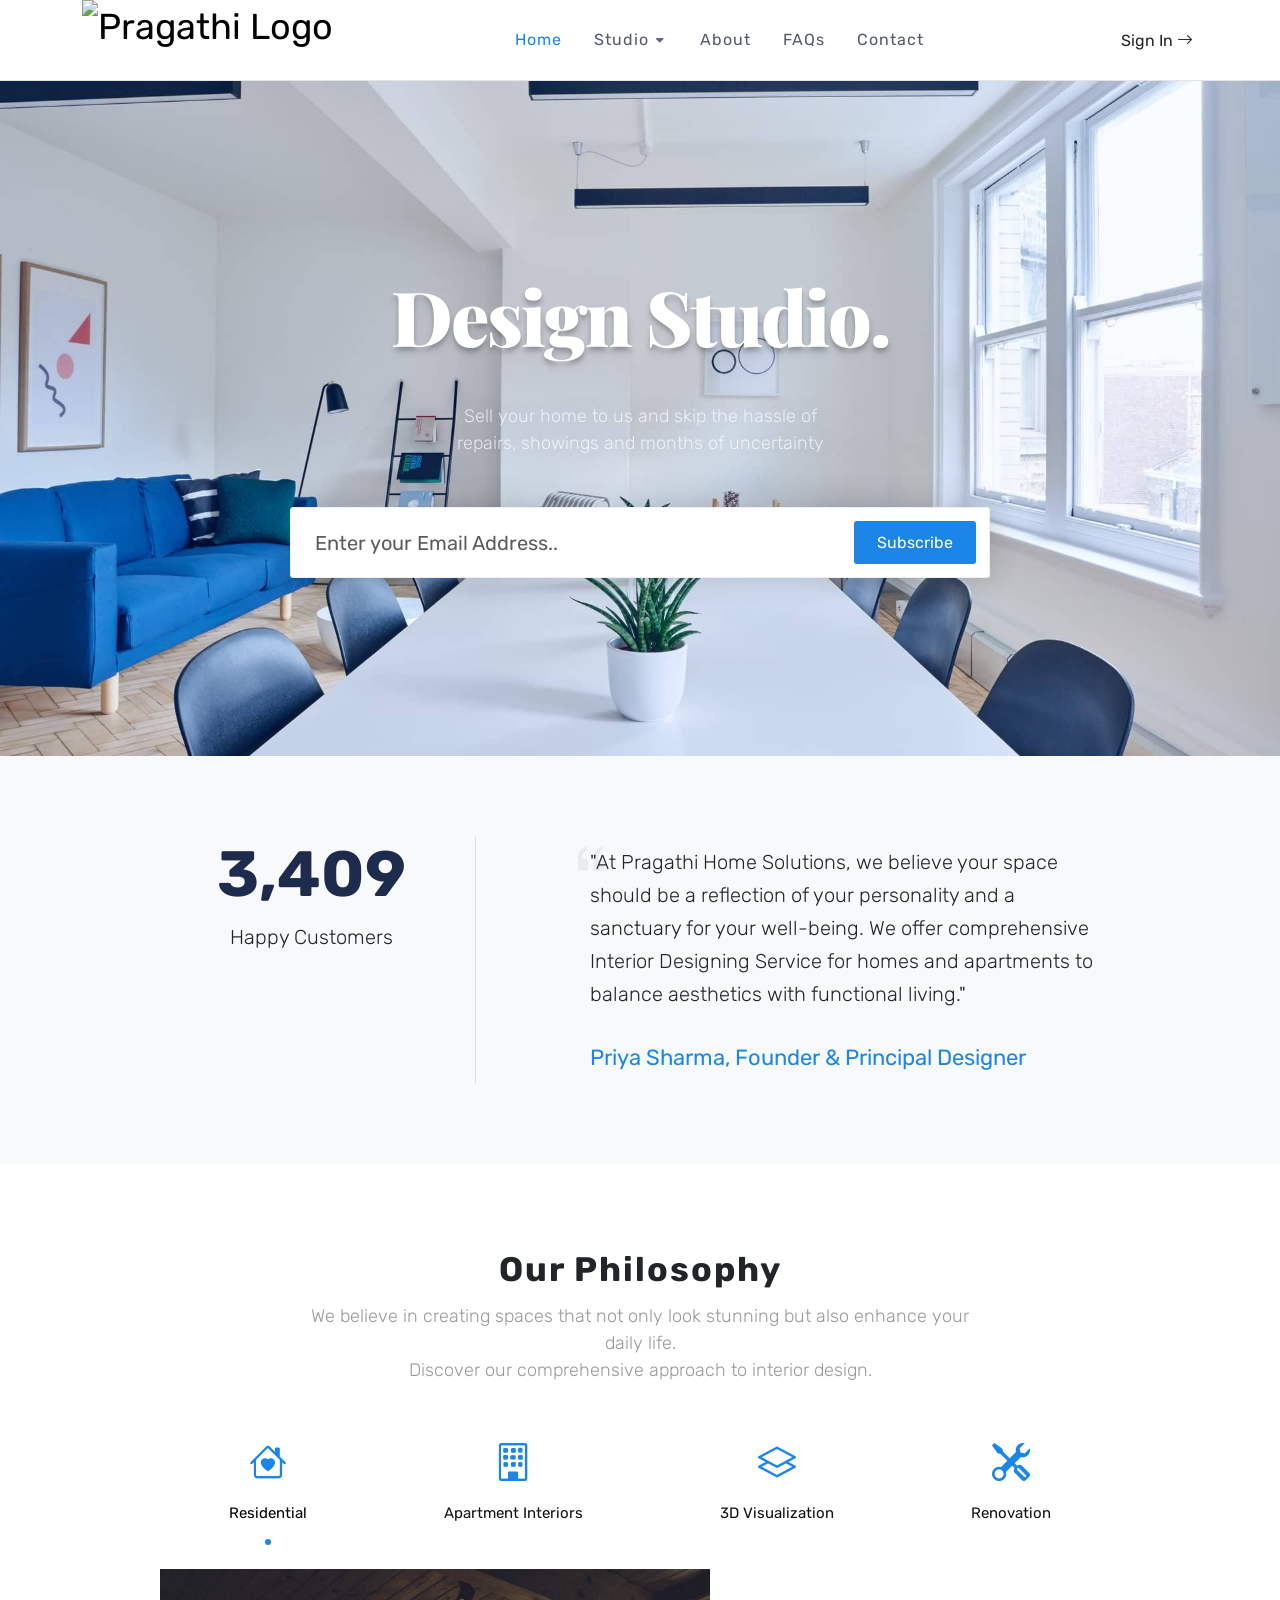
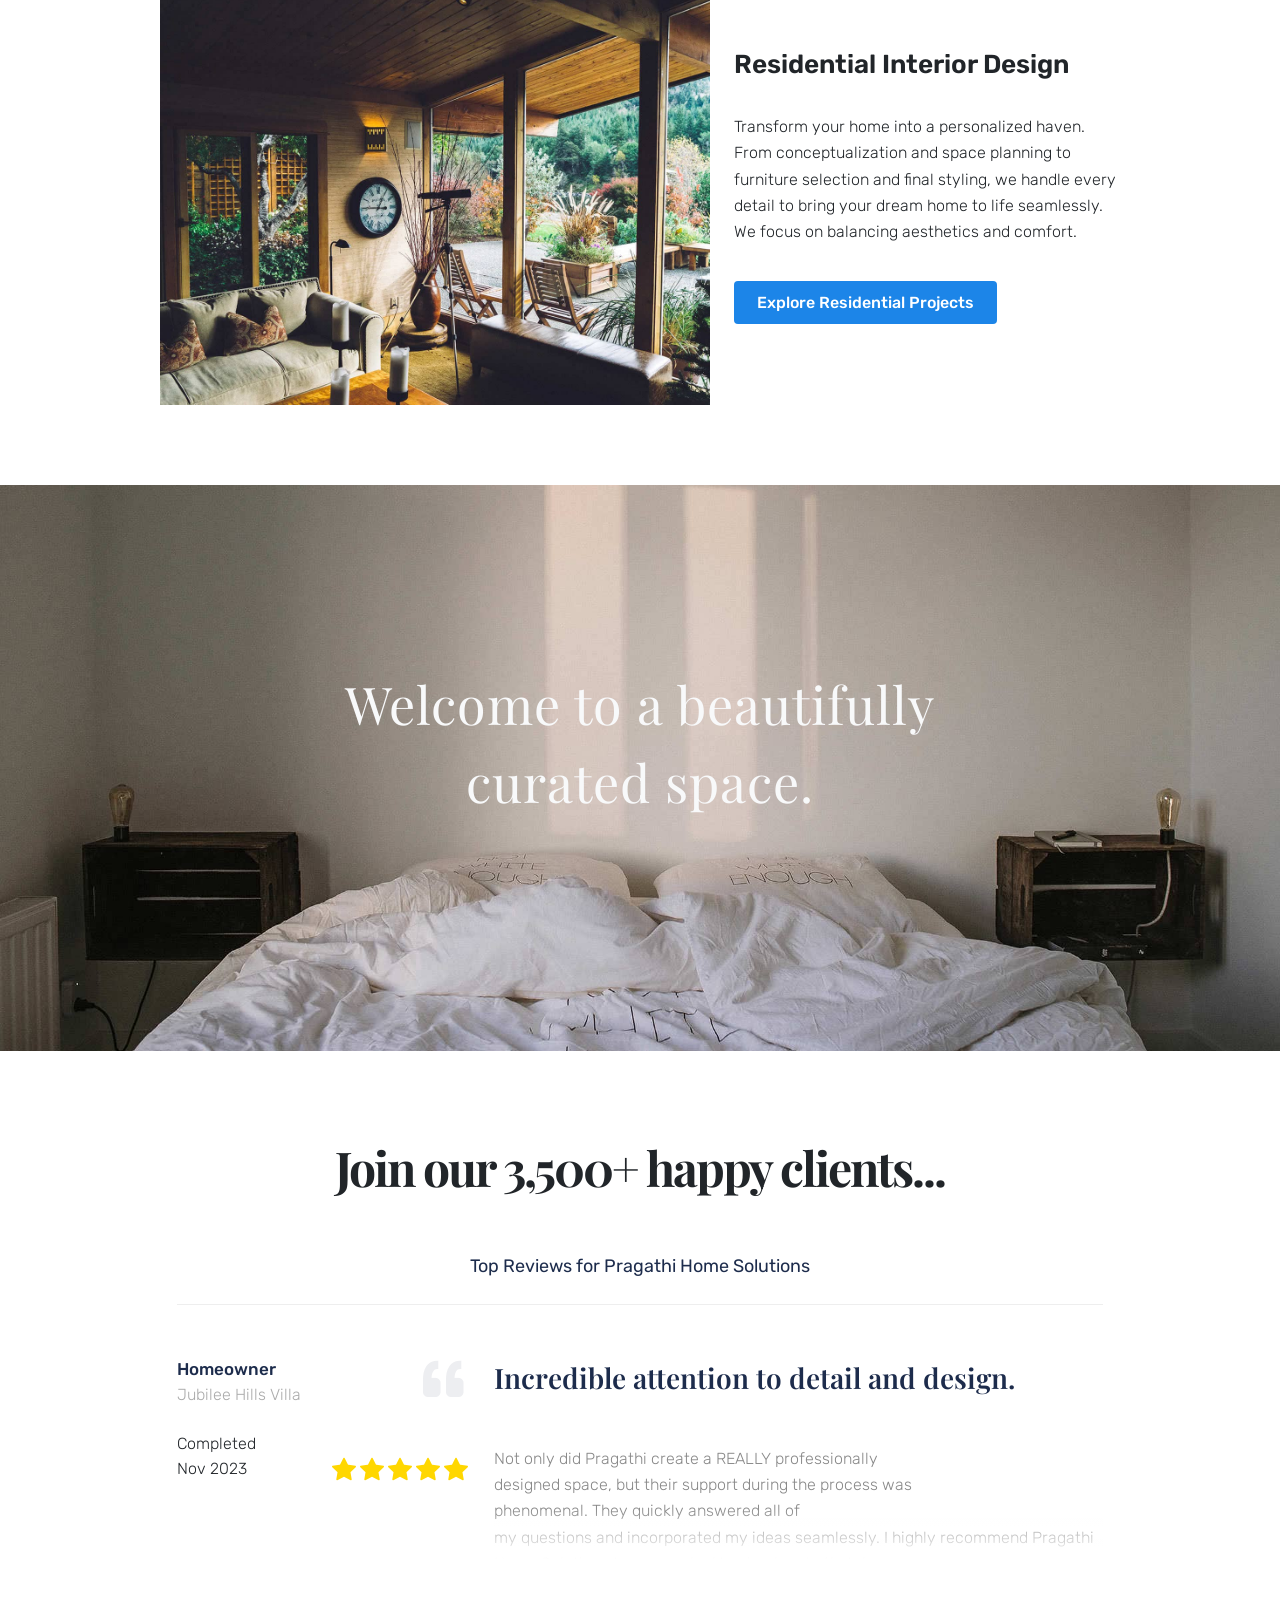
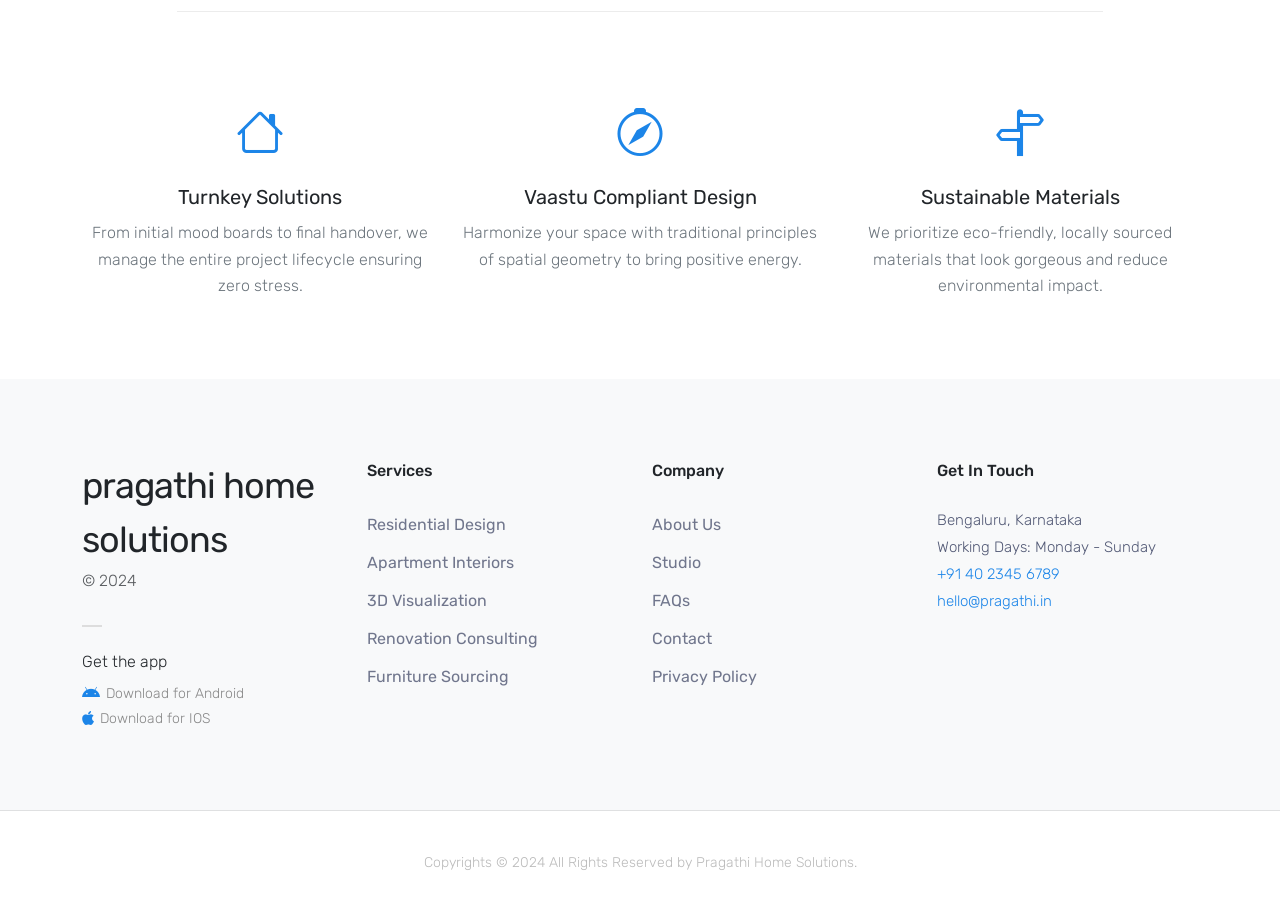
==== index.html @ 93fbe039 "first commit" ====
<!doctype html>
<html dir="ltr" lang="en-US">
  <head>
    <meta http-equiv="content-type" content="text/html; charset=utf-8" />
    <meta http-equiv="x-ua-compatible" content="IE=edge" />
    <meta name="author" content="SemiColonWeb" />
    <meta
      content="Create Interior Design Websites with Pragathi Home Solutions. Get Pragathi to build powerful websites easily with the Highly Customizable &amp; Best Selling Bootstrap Template, today."
    />

    <!-- Font Imports -->
    <link rel="preconnect" href="https://fonts.googleapis.com" />
    <link rel="preconnect" href="https://fonts.gstatic.com" crossorigin />
    <link
      href="https://fonts.googleapis.com/css2?family=Rubik:wght@300;400;500;700&family=Playfair+Display:ital,wght@0,700;0,900;1,700&display=swap"
      rel="stylesheet"
    />

    <!-- Core Style -->
    <link rel="stylesheet" href="style.css" />

    <!-- Font Icons -->
    <link rel="stylesheet" href="css/font-icons.css" />

    <!-- Niche Demos -->
    <link rel="stylesheet" href="assets/interior-design/interior-design.css" />

    <!-- Custom CSS -->
    <link rel="stylesheet" href="css/custom.css" />
    <meta name="viewport" content="width=device-width, initial-scale=1" />

    <title>Home | Pragathi Home Solutions</title>
  </head>

  <body class="stretched side-push-panel">
    <div id="side-panel">
      <div id="side-panel-trigger-close" class="side-panel-trigger">
        <a href="#"><i class="bi-x-lg"></i></a>
      </div>

      <div class="side-panel-wrap">
        <div class="widget">
          <h4 class="fw-normal">Login with Social</h4>

          <a
            href="#"
            class="button button-rounded fw-normal w-100 text-center ms-0 bg-facebook"
            >Facebook</a
          >
          <a
            href="#"
            class="button button-rounded fw-normal w-100 text-center ms-0 bg-google"
            >Google</a
          >

          <div class="line line-sm"></div>

          <form
            id="login-form"
            name="login-form"
            class="row mb-0"
            action="#"
            method="post"
          >
            <div class="col-12 form-group">
              <label for="login-form-username" class="fw-normal"
                >Username:</label
              >
              <input
                type="text"
                id="login-form-username"
                name="login-form-username"
                value=""
                class="form-control"
              />
            </div>

            <div class="col-12 form-group">
              <label for="login-form-password" class="fw-normal"
                >Password:</label
              >
              <input
                type="password"
                id="login-form-password"
                name="login-form-password"
                value=""
                class="form-control"
              />
            </div>

            <div class="col-12 form-group mb-0">
              <div class="d-flex justify-content-between">
                <button
                  class="button button-rounded fw-normal m-0"
                  id="login-form-submit"
                  name="login-form-submit"
                  value="login"
                >
                  Login
                </button>
                <a href="#" class="text-muted">Forgot Password?</a>
              </div>
            </div>
          </form>
        </div>
      </div>
    </div>

    <!-- Document Wrapper
	============================================= -->
    <div id="wrapper">
      <!-- Header
		============================================= -->
      <header id="header" class="header-size-md" data-sticky-shrink="false">
        <div id="header-wrap">
          <div class="container">
            <div class="header-row justify-content-between">
              <!-- Logo
						============================================= -->
              <div id="logo" class="me-lg-0">
                <a href="index.html">
                  <img
                    class="logo-default"
                    srcset="
                      assets/interior-design/images/logo.png,
                      assets/interior-design/images/logo@2x.png 2x
                    "
                    src="assets/interior-design/images/logo@2x.png"
                    alt="Pragathi Logo"
                  />
                </a>
              </div>
              <!-- #logo end -->

              <div class="header-misc">
                <!-- Top Search
							============================================= -->
                <div id="side-panel-trigger" class="side-panel-trigger">
                  <a href="#" class="d-block d-lg-none text-dark"
                    ><i class="bi-arrow-right"></i
                  ></a>
                  <a href="#" class="d-none d-lg-block text-dark"
                    >Sign In <i class="bi-arrow-right"></i
                  ></a>
                </div>
                <!-- #top-search end -->
              </div>

              <div class="primary-menu-trigger">
                <button
                  class="cnvs-hamburger"
                  type="button"
                  title="Open Mobile Menu"
                >
                  <span class="cnvs-hamburger-box"
                    ><span class="cnvs-hamburger-inner"></span
                  ></span>
                </button>
              </div>

              <!-- Primary Navigation
						============================================= -->
              <nav class="primary-menu with-arrows">
                <ul class="menu-container">
                  <li class="menu-item current">
                    <a class="menu-link" href="index.html"><div>Home</div></a>
                  </li>
                  <li class="menu-item">
                    <a class="menu-link" href="studio.html"><div>Studio</div></a>
                    <ul class="sub-menu-container">
                      <li class="menu-item"><a class="menu-link" href="project-detail.html?project=minskbelarus"><div>Minsk Belarus Studio</div></a></li>
                      <li class="menu-item"><a class="menu-link" href="project-detail.html?project=malibu"><div>Malibu Dream Airstream</div></a></li>
                      <li class="menu-item"><a class="menu-link" href="project-detail.html?project=moderncondo"><div>Modern Condo in City</div></a></li>
                    </ul>
                  </li>
                  <li class="menu-item">
                    <a class="menu-link" href="about.html"><div>About</div></a>
                  </li>
                  <li class="menu-item">
                    <a class="menu-link" href="faqs.html"><div>FAQs</div></a>
                  </li>
                  <li class="menu-item">
                    <a class="menu-link" href="contact.html"><div>Contact</div></a>
                  </li>
                </ul>
              </nav>
              <!-- #primary-menu end -->
            </div>
          </div>
        </div>
        <div class="header-wrap-clone"></div>
      </header>
      <!-- #header end -->

      <!-- Slider
		============================================= -->
      <section
        class="slider-element min-vh-75"
        style="
          background: url(&quot;assets/interior-design/images/hero-image.jpg&quot;)
            center center no-repeat;
          background-size: cover;
        "
      >
        <div class="slider-inner">
          <div class="vertical-middle">
            <div class="container">
              <div class="text-center mx-auto" style="max-width: 700px">
                <div class="emphasis-title">
                  <h1
                    class="font-secondary text-white"
                    style="
                      font-size: 76px;
                      font-weight: 900;
                      text-shadow:
                        0 7px 10px rgba(0, 0, 0, 0.07),
                        0 4px 4px rgba(0, 0, 0, 0.2);
                    "
                  >
                    Design Studio.
                  </h1>
                  <p
                    style="
                      font-weight: 300;
                      opacity: 0.7;
                      color: #fff;
                      text-shadow: 0 -4px 20px rgba(0, 0, 0, 0.25);
                    "
                  >
                    Sell your home to us and skip the hassle of<br />repairs,
                    showings and months of uncertainty
                  </p>
                </div>
                <div class="subscribe-widget" data-loader="button">
                  <div class="widget-subscribe-form-result"></div>
                  <form
                    id="widget-subscribe-form"
                    action="include/subscribe.php"
                    method="post"
                    class="mb-0"
                    data-animate="fadeInUp"
                  >
                    <div class="input-group mx-auto">
                      <input
                        type="email"
                        id="widget-subscribe-form-email"
                        name="widget-subscribe-form-email"
                        class="form-control form-control-lg not-dark required email"
                        placeholder="Enter your Email Address.."
                        style="border: 0; box-shadow: none; overflow: hidden"
                      />
                      <button
                        href="#"
                        class="button fw-normal"
                        type="submit"
                        style="border-radius: 3px"
                      >
                        Subscribe
                      </button>
                    </div>
                  </form>
                </div>
              </div>
            </div>
          </div>
        </div>
      </section>

      <!-- Content
		============================================= -->
      <section id="content">
        <div class="content-wrap pt-0">
          <div class="section mt-0" style="padding: 80px 0">
            <div class="container">
              <div class="mx-auto" style="max-width: 960px">
                <div class="row">
                  <div class="col-12 col-md-4 text-center customers-count">
                    <div class="counter text-center counter-large font-primary">
                      <span
                        data-from="100"
                        data-to="3583"
                        data-refresh-interval="100"
                        data-speed="2000"
                        data-comma="true"
                      ></span>
                    </div>
                    <p>Happy Customers</p>
                  </div>
                  <div class="col-12 col-md-7 offset-md-1">
                    <blockquote class="quote mb-0">
                      <p>
                        "At Pragathi Home Solutions, we believe your space should be a reflection of your personality and a sanctuary for your well-being. We offer comprehensive Interior Designing Service for homes and apartments to balance aesthetics with functional living."
                      </p>
                      <footer class="color">Priya Sharma, Founder &amp; Principal Designer</footer>
                    </blockquote>
                  </div>
                </div>
              </div>
            </div>
          </div>

          <div class="container mt-6 mb-6">
            <div class="mx-auto" style="max-width: 960px">
              <div class="heading-block text-center border-bottom-0">
                <h2 class="ls-2 fw-bold">Our Philosophy</h2>
                <span
                  >We believe in creating spaces that not only look stunning but also enhance your daily life.<br />Discover our comprehensive approach to interior design.</span
                >
              </div>
              <ul
                class="nav nav-tabs nav-fill mb-4"
                id="demo-interior-tab"
                role="tablist"
              >
                <li class="nav-item" role="presentation">
                  <button
                    class="nav-link active"
                    id="Pragathi-tab-1"
                    data-bs-toggle="pill"
                    data-bs-target="#tab-1"
                    type="button"
                    role="tab"
                    aria-controls="Pragathi-home"
                    aria-selected="true"
                  >
                    <i class="bi-house-heart"></i>Residential
                  </button>
                </li>
                <li class="nav-item" role="presentation">
                  <button
                    class="nav-link"
                    id="Pragathi-tab-2"
                    data-bs-toggle="pill"
                    data-bs-target="#tab-2"
                    type="button"
                    role="tab"
                    aria-controls="Pragathi-profile"
                    aria-selected="false"
                  >
                    <i class="bi-building"></i>Apartment Interiors
                  </button>
                </li>
                <li class="nav-item" role="presentation">
                  <button
                    class="nav-link"
                    id="Pragathi-tab-3"
                    data-bs-toggle="pill"
                    data-bs-target="#tab-3"
                    type="button"
                    role="tab"
                    aria-controls="Pragathi-contact"
                    aria-selected="false"
                  >
                    <i class="bi-layers"></i>3D Visualization
                  </button>
                </li>
                <li class="nav-item" role="presentation">
                  <button
                    class="nav-link"
                    id="Pragathi-tab-4"
                    data-bs-toggle="pill"
                    data-bs-target="#tab-4"
                    type="button"
                    role="tab"
                    aria-controls="Pragathi-about"
                    aria-selected="false"
                  >
                    <i class="bi-tools"></i>Renovation
                  </button>
                </li>
              </ul>

              <div class="tab-content">
                <div
                  class="tab-pane show active"
                  role="tabpanel"
                  aria-labelledby="tab-1-justify-tab"
                  tabindex="0"
                  id="tab-1"
                >
                  <div class="row col-mb-30 align-items-center">
                    <div class="col-md-7">
                      <img
                        src="assets/interior-design/images/story/1.jpg"
                        alt="story-image"
                      />
                    </div>
                    <div class="col-md-5">
                      <h3>Residential Interior Design</h3>
                      <p>
                        Transform your home into a personalized haven. From conceptualization and space planning to furniture selection and final styling, we handle every detail to bring your dream home to life seamlessly. We focus on balancing aesthetics and comfort.
                      </p>
                      <a href="studio.html" class="button ms-0 button-rounded bg-color"
                        >Explore Residential Projects</a
                      >
                    </div>
                  </div>
                </div>
                <div
                  class="tab-pane"
                  role="tabpanel"
                  aria-labelledby="tab-2-justify-tab"
                  tabindex="0"
                  id="tab-2"
                >
                  <div
                    class="row col-mb-30 flex-row-reverse align-items-center"
                  >
                    <div class="col-md-7">
                      <img
                        src="assets/interior-design/images/story/2.jpg"
                        alt="story-image"
                      />
                    </div>
                    <div class="col-md-5">
                      <h3>Apartment Interiors</h3>
                      <p>
                        Maximize your apartment space with our specialized interior solutions. We focus on smart layouts, modern aesthetics, and custom functional furniture to make every square foot of your apartment feel luxurious and spacious.
                      </p>
                      <a href="studio.html" class="button ms-0 mt-3 button-rounded bg-color"
                        >View Apartment Work</a
                      >
                    </div>
                  </div>
                </div>
                <div
                  class="tab-pane"
                  role="tabpanel"
                  aria-labelledby="tab-3-justify-tab"
                  tabindex="0"
                  id="tab-3"
                >
                  <div class="row col-mb-30 align-items-center">
                    <div class="col-md-7">
                      <img
                        src="assets/interior-design/images/story/3.jpg"
                        alt="story-image"
                      />
                    </div>
                    <div class="col-md-5">
                      <h3>3D Visualization &amp; Planning</h3>
                      <p>
                        Visualize your space before bringing it to life. Our photorealistic 3D rendering and detailed spatial planning ensure we maximize every inch of your layout for optimal flow, functionality, and design coherence.
                      </p>
                      <a href="about.html" class="button ms-0 button-rounded bg-color"
                        >Learn About Our Process</a
                      >
                    </div>
                  </div>
                </div>
                <div
                  class="tab-pane"
                  role="tabpanel"
                  aria-labelledby="tab-4-justify-tab"
                  tabindex="0"
                  id="tab-4"
                >
                  <div
                    class="row col-mb-30 flex-row-reverse align-items-center"
                  >
                    <div class="col-md-7">
                      <img
                        src="assets/interior-design/images/story/4.jpg"
                        alt="story-image"
                      />
                    </div>
                    <div class="col-md-5">
                      <h3>Complete Home Renovation</h3>
                      <p>
                        Looking to breathe new life into an outdated property? Our renovation experts manage structural changes, material procurement, and complete overhauls to modernize your space while maintaining its core character.
                      </p>
                      <a href="contact.html" class="button ms-0 button-rounded bg-color"
                        >Discuss Your Renovation</a
                      >
                    </div>
                  </div>
                </div>
              </div>
            </div>
          </div>

          <div
            class="section mb-6 dark"
            style="
              background: url(&quot;assets/interior-design/images/section/1.jpg&quot;)
                center 80%;
              background-size: cover;
              padding: 180px 0;
            "
          >
            <div class="container">
              <div
                class="emphasis-title mx-auto text-center"
                style="max-width: 700px"
              >
                <h2 class="font-secondary ls-1" style="font-size: 52px">
                  Welcome to a beautifully curated space.
                </h2>
              </div>
            </div>
          </div>

          <div class="container">
            <div
              class="emphasis-title text-center mx-auto"
              style="max-width: 800px"
            >
              <h2 class="font-secondary text-transform-none fw-bold">
                Join our 3,500+ happy clients...
              </h2>
            </div>

            <div class="row mb-5">
              <div class="col-lg-10 offset-lg-1 col-12">
                <div class="review-row text-center">
                  <h6>Top Reviews for Pragathi Home Solutions</h6>
                </div>
              </div>

              <div class="clear"></div>

              <div class="col-12 reviews-lists">
                <div
                  id="oc-team"
                  class="owl-carousel team-carousel mb-5 carousel-widget"
                  data-margin="0"
                  data-pagi="false"
                  data-items="1"
                  data-loop="true"
                  data-animate-in="fadeIn"
                  data-animate-out="fadeOut"
                  data-autoplay="5000"
                >
                  <div class="oc-item">
                    <div class="row">
                      <div class="col-lg-10 offset-lg-1 col-12">
                        <div class="review">
                          <div class="row">
                            <div class="col-12 col-md-4">
                              <div class="review-company">Homeowner</div>
                              <div class="review-id">Jubilee Hills Villa</div>
                              <div class="d-flex justify-content-between mt-4">
                                <div class="review-date">
                                  Completed<br />
                                  Nov 2023
                                </div>
                                <div class="rating-stars">
                                  <i class="bi-star-fill"></i
                                  ><i class="bi-star-fill"></i
                                  ><i class="bi-star-fill"></i
                                  ><i class="bi-star-fill"></i
                                  ><i class="bi-star-fill"></i>
                                </div>
                              </div>
                            </div>
                            <div class="col-12 col-md-8">
                              <div class="review-title">
                                <h3>Incredible attention to detail and design.</h3>
                              </div>
                              <div class="review-content">
                                <p>
                                  Not only did Pragathi create a REALLY professionally
                                  designed space, but their support during the process was
                                  phenomenal. They quickly answered all of
                                  my questions and incorporated my ideas seamlessly. I highly recommend Pragathi
                                  Home Solutions to anyone looking to elevate their home.
                                  The entire team is super professional, on time, and
                                  most importantly, they care about their clients' vision. 100 BIG STARS!
                                </p>
                              </div>
                            </div>
                          </div>
                        </div>
                      </div>
                    </div>
                  </div>

                  <div class="oc-item">
                    <div class="row">
                      <div class="col-lg-10 offset-lg-1 col-12">
                        <div class="review">
                          <div class="row">
                            <div class="col-12 col-md-4">
                              <div class="review-company">Tech Startup CEO</div>
                              <div class="review-id">Hitec City Office</div>
                              <div class="d-flex justify-content-between mt-4">
                                <div class="review-date">
                                  Completed<br />
                                  Jan 2024
                                </div>
                                <div class="rating-stars">
                                  <i class="bi-star-fill"></i
                                  ><i class="bi-star-fill"></i
                                  ><i class="bi-star-fill"></i
                                  ><i class="bi-star-fill"></i
                                  ><i class="bi-star-fill"></i>
                                </div>
                              </div>
                            </div>
                            <div class="col-12 col-md-8">
                              <div class="review-title">
                                <h3>Modern aesthetic &amp; functional workspace.</h3>
                              </div>
                              <div class="review-content">
                                <p>
                                  Excellent work transforming our bare office shell into a vibrant, 
                                  collaborative workspace. The design completely matches our brand 
                                  identity. Awesome team. Using them for our second 
                                  branch office at the moment and they keep on
                                  delivering! Thanks Pragathi! Wow, very inspiring design and excellent layout.
                                </p>
                              </div>
                            </div>
                          </div>
                        </div>
                      </div>
                    </div>
                  </div>

                  <div class="oc-item">
                    <div class="row">
                      <div class="col-lg-10 offset-lg-1 col-12">
                        <div class="review">
                          <div class="row">
                            <div class="col-12 col-md-4">
                              <div class="review-company">Restaurant Owner</div>
                              <div class="review-id">Banjara Hills Bistro</div>
                              <div class="d-flex justify-content-between mt-4">
                                <div class="review-date">
                                  Completed<br />
                                  Aug 2023
                                </div>
                                <div class="rating-stars">
                                  <i class="bi-star-fill"></i
                                  ><i class="bi-star-fill"></i
                                  ><i class="bi-star-fill"></i
                                  ><i class="bi-star-fill"></i
                                  ><i class="bi-star-fill"></i>
                                </div>
                              </div>
                            </div>
                            <div class="col-12 col-md-8">
                              <div class="review-title">
                                <h3>The atmosphere they created is wonderful.</h3>
                              </div>
                              <div class="review-content">
                                <p>
                                  It's amazing how a space can completely dictate the mood of a restaurant. 
                                  What I love the most about Pragathi's approach is their 
                                  understanding of flow and lighting. Everything in our bistro feels 
                                  cozy yet spacious. Having 3D visualization beforehand helped us 
                                  make confident decisions. I find this much more
                                  efficient than working with standard contractors. Really great job!
                                </p>
                              </div>
                            </div>
                          </div>
                        </div>
                      </div>
                    </div>
                  </div>
                </div>
              </div>
            </div>

            <div class="row justify-content-center col-mb-50">
              <div class="col-sm-6 col-lg-4">
                <div class="feature-box fbox-center fbox-plain">
                  <div class="fbox-icon">
                    <i class="bi-house"></i>
                  </div>
                  <div class="fbox-content">
                    <h3
                      class="ls-0 fw-normal text-transform-none"
                      style="font-size: 20px"
                    >
                      Turnkey Solutions
                    </h3>
                    <p style="font-size: 16px">
                      From initial mood boards to final handover, we manage the entire project lifecycle ensuring zero stress.
                    </p>
                  </div>
                </div>
              </div>
              <div class="col-sm-6 col-lg-4">
                <div class="feature-box fbox-center fbox-plain">
                  <div class="fbox-icon">
                    <i class="bi-compass"></i>
                  </div>
                  <div class="fbox-content">
                    <h3
                      class="ls-0 fw-normal text-transform-none"
                      style="font-size: 20px"
                    >
                      Vaastu Compliant Design
                    </h3>
                    <p style="font-size: 16px">
                      Harmonize your space with traditional principles of spatial geometry to bring positive energy.
                    </p>
                  </div>
                </div>
              </div>
              <div class="col-sm-6 col-lg-4">
                <div class="feature-box fbox-center fbox-plain">
                  <div class="fbox-icon">
                    <i class="bi-signpost-split"></i>
                  </div>
                  <div class="fbox-content">
                    <h3
                      class="ls-0 fw-normal text-transform-none"
                      style="font-size: 20px"
                    >
                      Sustainable Materials
                    </h3>
                    <p style="font-size: 16px">
                      We prioritize eco-friendly, locally sourced materials that look gorgeous and reduce environmental impact.
                    </p>
                  </div>
                </div>
              </div>
            </div>
          </div>
        </div>
      </section>
      <!-- #content end -->

      <!-- Footer
		============================================= -->
      <footer id="footer" class="border-0 bg-constrast-100">
        <div class="container">
          <!-- Footer Widgets
				============================================= -->
          <div class="footer-widgets-wrap">
            <div class="row col-mb-50">
              <div class="col-sm-6 col-lg-3">
                <div class="widget">
                  <div
                    class="fw-normal text-lowercase mb-0"
                    style="font-size: 36px; letter-spacing: -1px"
                  >
                    Pragathi Home Solutions
                  </div>
                  <p class="text-muted fw-light">&copy; 2024</p>

                  <div class="app-links">
                    <p>Get the app</p>
                    <a href="#" class="link"
                      ><i class="fa-brands fa-android"></i>
                      <span>Download for Android</span></a
                    ><br />
                    <a href="#" class="link"
                      ><i class="fa-brands fa-apple"></i>
                      <span>Download for IOS</span></a
                    ><br />
                  </div>
                </div>
              </div>

              <div class="col-sm-6 col-lg-3">
                <div class="widget widget_links widget-li-noicon">
                  <h4>Services</h4>
                  <ul>
                    <li><a href="#">Residential Design</a></li>
                    <li><a href="#">Apartment Interiors</a></li>
                    <li><a href="#">3D Visualization</a></li>
                    <li><a href="#">Renovation Consulting</a></li>
                    <li><a href="#">Furniture Sourcing</a></li>
                  </ul>
                </div>
              </div>

              <div class="col-sm-6 col-lg-3">
                <div class="widget widget_links widget-li-noicon">
                  <h4>Company</h4>
                  <ul>
                    <li><a href="about.html">About Us</a></li>
                    <li><a href="studio.html">Studio</a></li>
                    <li><a href="faqs.html">FAQs</a></li>
                    <li><a href="contact.html">Contact</a></li>
                    <li><a href="#">Privacy Policy</a></li>
                  </ul>
                </div>
              </div>

              <div class="col-sm-6 col-lg-3">
                <div class="widget">
                  <h4>Get In Touch</h4>
                  <address style="font-style:normal; color:#525975; font-size:15px; font-weight:300; line-height:1.8;">
                    Bengaluru, Karnataka<br />
                    Working Days: Monday - Sunday<br />
                    <a href="tel:+914023456789" style="color:#1c85e8;">+91 40 2345 6789</a><br />
                    <a href="mailto:hello@pragathi.in" style="color:#1c85e8;">hello@pragathi.in</a>
                  </address>
                </div>
              </div>
            </div>
          </div>
          <!-- .footer-widgets-wrap end -->
        </div>

        <div class="line m-0"></div>

        <!-- Copyrights
			============================================= -->
        <div id="copyrights" style="background-color: #fff">
          <div class="container">
            <div class="w-100 text-center m-0">
              <span>Copyrights &copy; 2024 All Rights Reserved by Pragathi Home Solutions.</span>
            </div>
          </div>
        </div>
        <!-- #copyrights end -->
      </footer>
      <!-- #footer end -->
    </div>
    <!-- #wrapper end -->


    <!-- Go To Top ============================ -->
    <div id="gotoTop" class="uil uil-angle-up rounded-circle"></div>





<!-- AI Chat Widget -->
    <script>
      window.aiChatConfig = {
        siteId: "54716336-d829-4995-90a7-ad7d14a9cd8d",
        channelId: "ef82a360-3d58-43a3-b772-9dacb6b8d60f",
        url: "http://localhost:4000",
      };
    </script>
<script src="http://localhost:4000/widget/widget.js" async></script>
    <!-- JavaScripts ====================== -->
    <script src="js/plugins.min.js"></script>
    <script src="js/functions.bundle.js"></script>
    

  </body>
</html>
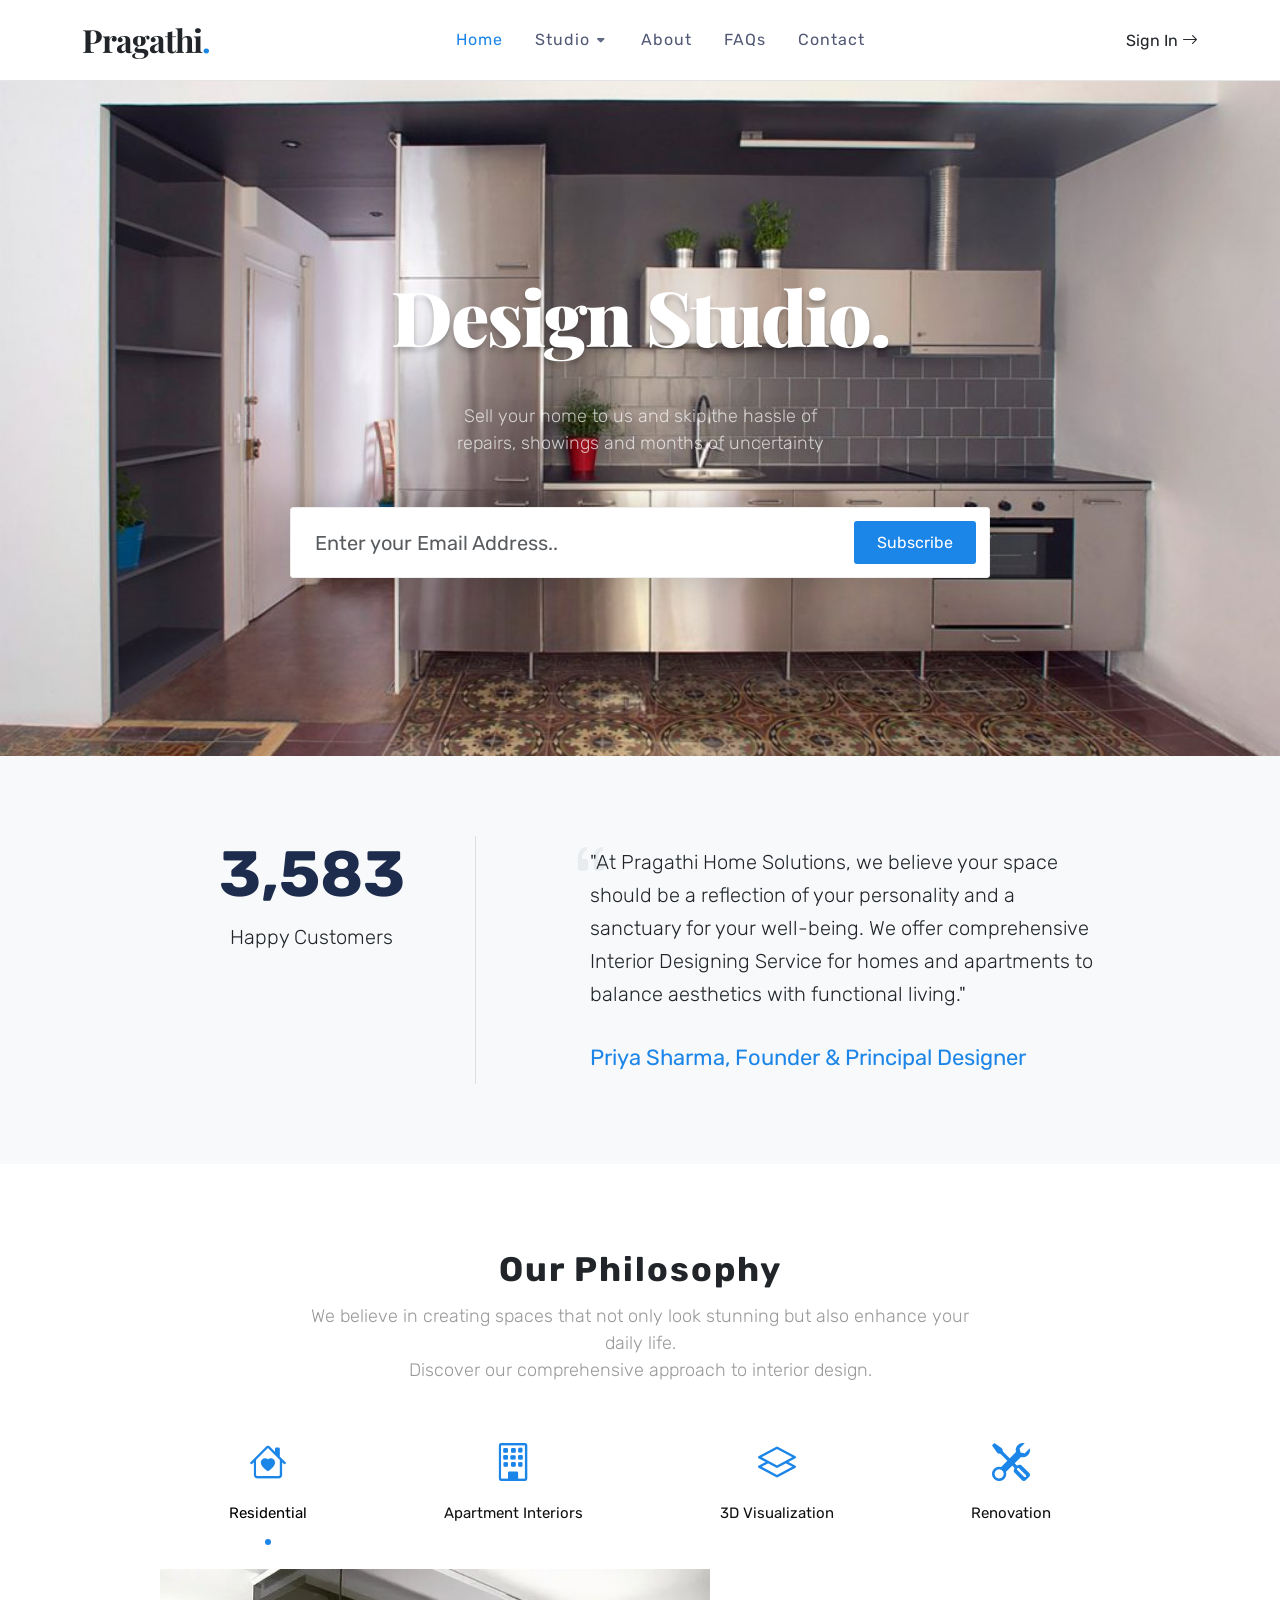
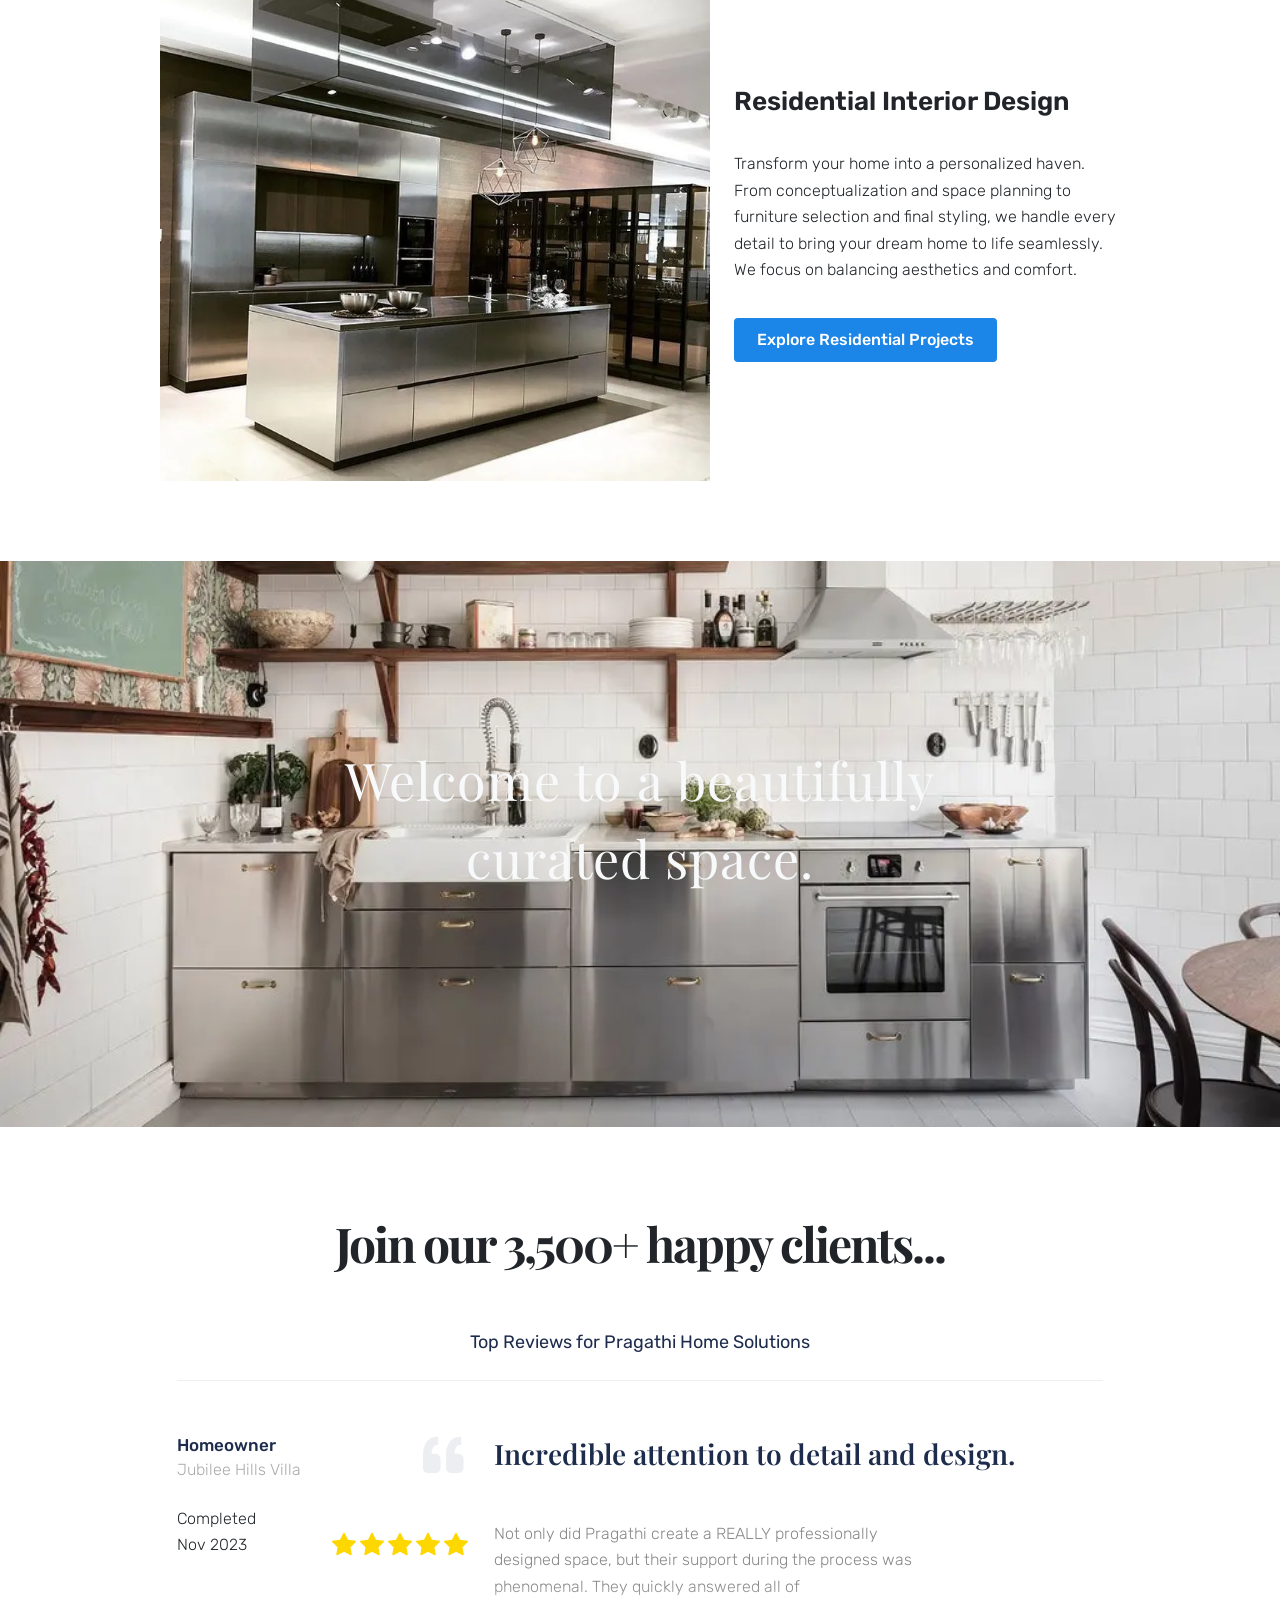
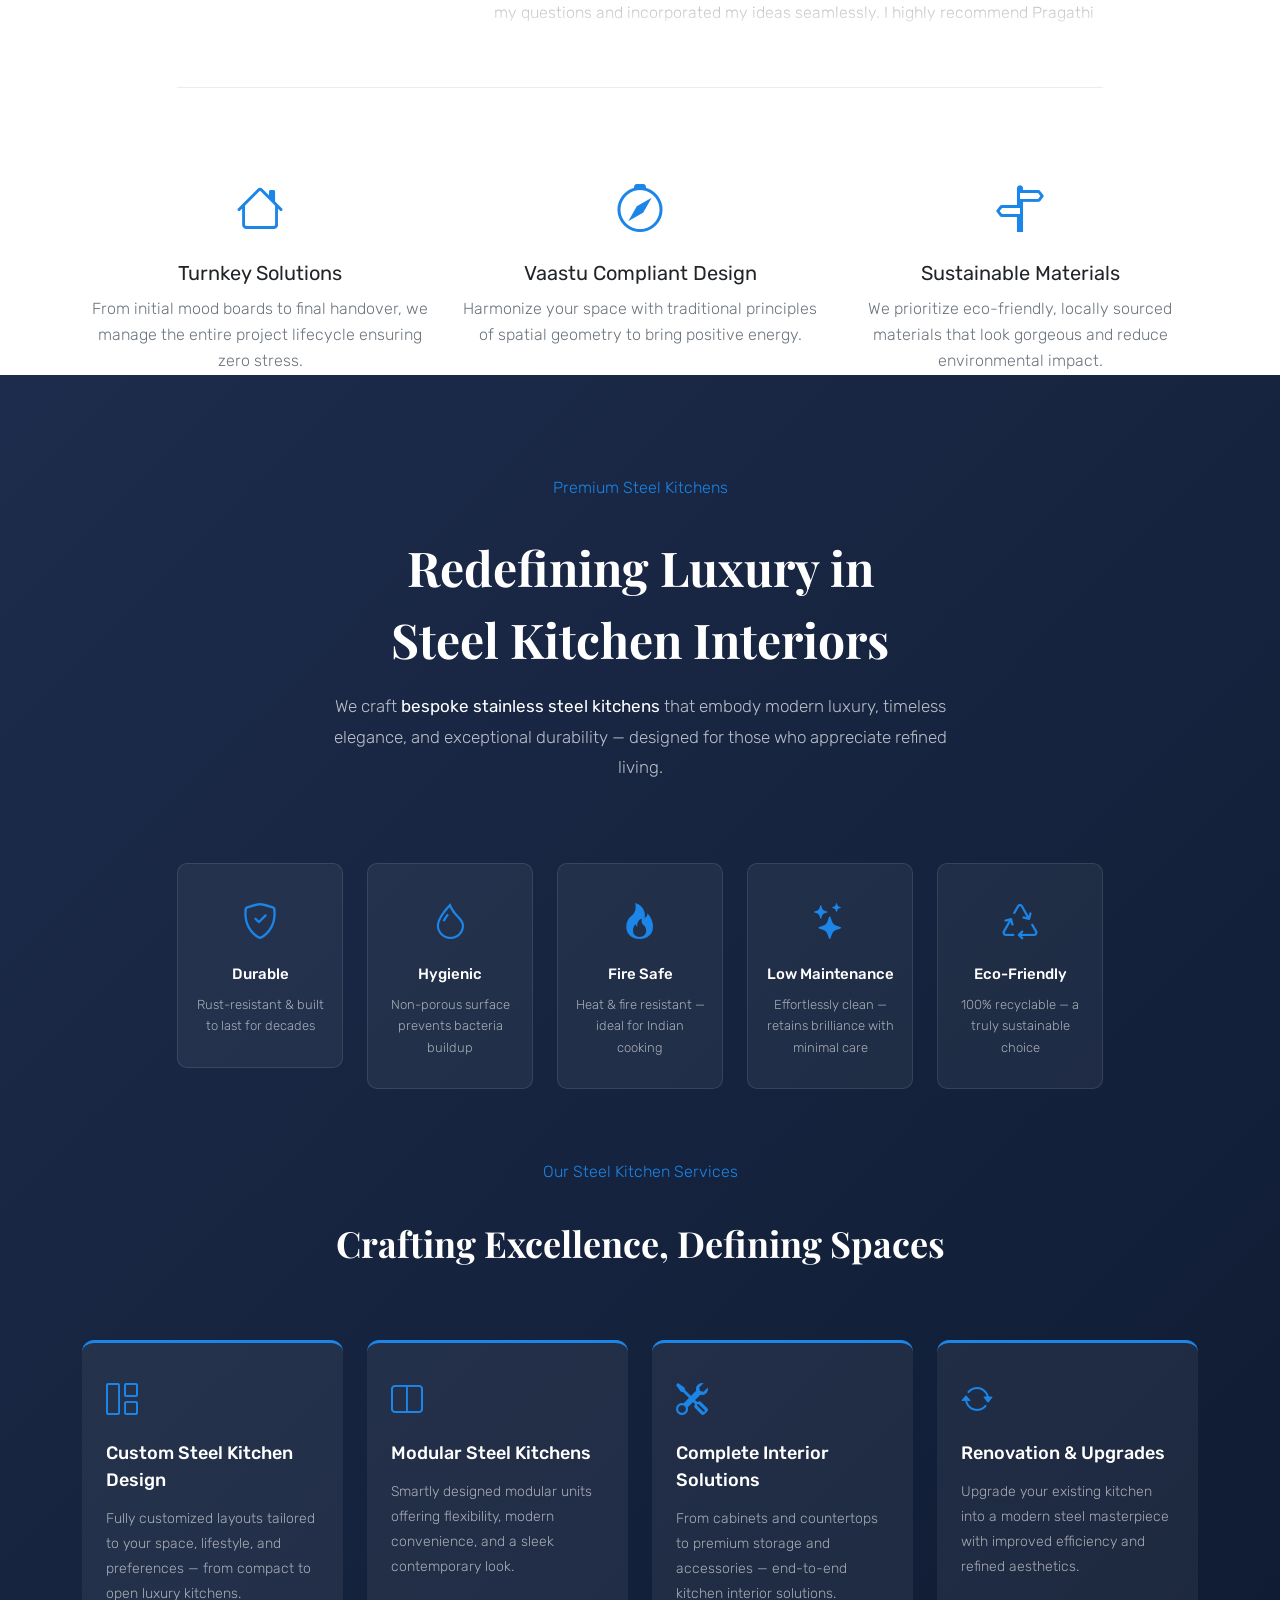
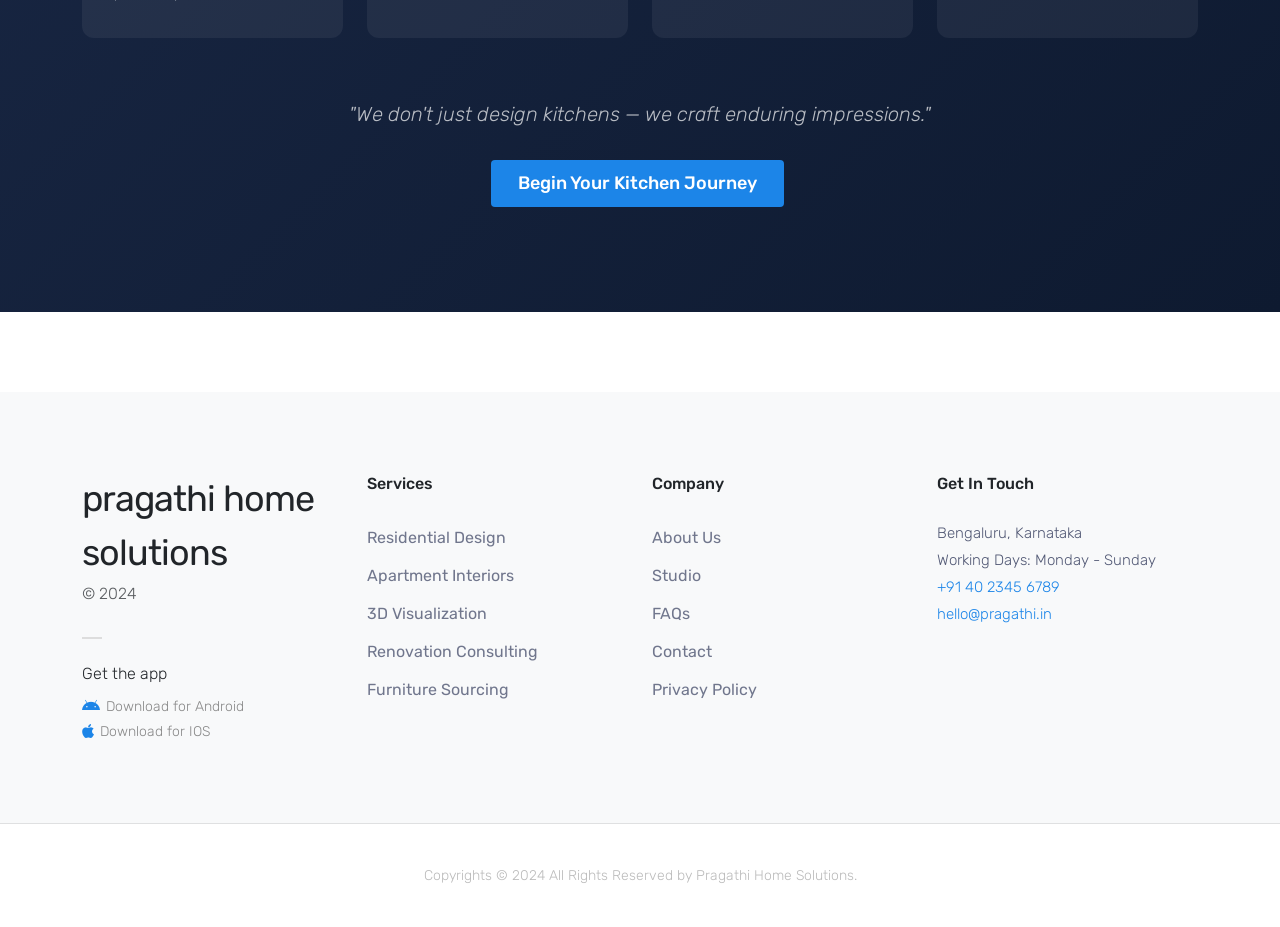
==== commit f4f78251: "some pages add and changes are done" ====
--- a/index.html
+++ b/index.html
@@ -118,16 +118,8 @@
               <!-- Logo
 						============================================= -->
               <div id="logo" class="me-lg-0">
-                <a href="index.html">
-                  <img
-                    class="logo-default"
-                    srcset="
-                      assets/interior-design/images/logo.png,
-                      assets/interior-design/images/logo@2x.png 2x
-                    "
-                    src="assets/interior-design/images/logo@2x.png"
-                    alt="Pragathi Logo"
-                  />
+                <a href="index.html" class="text-dark font-secondary fw-bold" style="font-size: 32px; letter-spacing: -1px; text-decoration: none;">
+                  Pragathi<span style="color: #1c85e8;">.</span>
                 </a>
               </div>
               <!-- #logo end -->
@@ -135,13 +127,9 @@
               <div class="header-misc">
                 <!-- Top Search
 							============================================= -->
-                <div id="side-panel-trigger" class="side-panel-trigger">
-                  <a href="#" class="d-block d-lg-none text-dark"
-                    ><i class="bi-arrow-right"></i
-                  ></a>
-                  <a href="#" class="d-none d-lg-block text-dark"
-                    >Sign In <i class="bi-arrow-right"></i
-                  ></a>
+                <div class="side-panel-trigger">
+                  <a href="login.html" class="d-block d-lg-none text-dark"><i class="bi-box-arrow-in-right"></i></a>
+                  <a href="login.html" class="d-none d-lg-block text-dark">Sign In <i class="bi-arrow-right"></i></a>
                 </div>
                 <!-- #top-search end -->
               </div>
@@ -168,9 +156,12 @@
                   <li class="menu-item">
                     <a class="menu-link" href="studio.html"><div>Studio</div></a>
                     <ul class="sub-menu-container">
-                      <li class="menu-item"><a class="menu-link" href="project-detail.html?project=minskbelarus"><div>Minsk Belarus Studio</div></a></li>
-                      <li class="menu-item"><a class="menu-link" href="project-detail.html?project=malibu"><div>Malibu Dream Airstream</div></a></li>
-                      <li class="menu-item"><a class="menu-link" href="project-detail.html?project=moderncondo"><div>Modern Condo in City</div></a></li>
+                      <li class="menu-item"><a class="menu-link" href="project-detail.html?project=smallapartments"><div>Small Apartment Kitchens</div></a></li>
+                      <li class="menu-item"><a class="menu-link" href="project-detail.html?project=mediumhomes"><div>Medium Homes (2BHK/3BHK)</div></a></li>
+                      <li class="menu-item"><a class="menu-link" href="project-detail.html?project=luxuryvillas"><div>Luxury Villas / Farmhouses</div></a></li>
+                      <li class="menu-item"><a class="menu-link" href="project-detail.html?project=steelspecial"><div>Steel Kitchen Special</div></a></li>
+                      <li class="menu-item"><a class="menu-link" href="project-detail.html?project=smartkitchen"><div>Smart Kitchen</div></a></li>
+                      <li class="menu-item"><a class="menu-link" href="project-detail.html?project=colortrends"><div>Color Trends</div></a></li>
                     </ul>
                   </li>
                   <li class="menu-item">
@@ -197,7 +188,7 @@
       <section
         class="slider-element min-vh-75"
         style="
-          background: url(&quot;assets/interior-design/images/hero-image.jpg&quot;)
+          background: url(&quot;assets/interior-design/images/new-hero.jpg&quot;)
             center center no-repeat;
           background-size: cover;
         "
@@ -381,7 +372,7 @@
                   <div class="row col-mb-30 align-items-center">
                     <div class="col-md-7">
                       <img
-                        src="assets/interior-design/images/story/1.jpg"
+                        src="assets/interior-design/images/new-story-1.webp"
                         alt="story-image"
                       />
                     </div>
@@ -408,7 +399,7 @@
                   >
                     <div class="col-md-7">
                       <img
-                        src="assets/interior-design/images/story/2.jpg"
+                        src="assets/interior-design/images/new-story-2.jpg"
                         alt="story-image"
                       />
                     </div>
@@ -433,7 +424,7 @@
                   <div class="row col-mb-30 align-items-center">
                     <div class="col-md-7">
                       <img
-                        src="assets/interior-design/images/story/3.jpg"
+                        src="assets/interior-design/images/new-story-3.avif"
                         alt="story-image"
                       />
                     </div>
@@ -460,7 +451,7 @@
                   >
                     <div class="col-md-7">
                       <img
-                        src="assets/interior-design/images/story/4.jpg"
+                        src="assets/interior-design/images/new-story-4.webp"
                         alt="story-image"
                       />
                     </div>
@@ -482,7 +473,7 @@
           <div
             class="section mb-6 dark"
             style="
-              background: url(&quot;assets/interior-design/images/section/1.jpg&quot;)
+              background: url(&quot;assets/interior-design/images/new-section.webp&quot;)
                 center 80%;
               background-size: cover;
               padding: 180px 0;
@@ -720,6 +711,106 @@
               </div>
             </div>
           </div>
+
+          <!-- Steel Kitchen Section -->
+          <div style="background: linear-gradient(135deg, #1d2c4c 0%, #0e1a30 100%); padding: 100px 0;">
+            <div class="container">
+              <div class="text-center mb-6">
+                <p class="section-label" style="color: #1c85e8;">Premium Steel Kitchens</p>
+                <h2 class="font-secondary" style="font-size: 48px; font-weight: 700; color: #fff; margin-bottom: 16px;">
+                  Redefining Luxury in<br/>Steel Kitchen Interiors
+                </h2>
+                <p style="color: rgba(255,255,255,.7); max-width: 640px; margin: 0 auto; font-size: 17px; font-weight: 300; line-height: 1.8;">
+                  We craft <strong style="color:#fff;">bespoke stainless steel kitchens</strong> that embody modern luxury, timeless elegance, and exceptional durability — designed for those who appreciate refined living.
+                </p>
+              </div>
+
+              <!-- Why Steel Kitchens -->
+              <div class="row col-mb-30 justify-content-center" style="margin-top: 60px;">
+                <div class="col-6 col-md-4 col-lg-2">
+                  <div style="text-align:center; padding: 30px 16px; background: rgba(255,255,255,.05); border-radius: 10px; border: 1px solid rgba(255,255,255,.1); transition: all .3s;" onmouseover="this.style.background='rgba(28,133,232,.2)'" onmouseout="this.style.background='rgba(255,255,255,.05)'">
+                    <i class="bi-shield-check" style="font-size: 36px; color: #1c85e8; display: block; margin-bottom: 14px;"></i>
+                    <h6 style="color: #fff; font-size: 15px; font-weight: 500; margin-bottom: 8px;">Durable</h6>
+                    <p style="color: rgba(255,255,255,.6); font-size: 13px; font-weight: 300; margin: 0;">Rust-resistant &amp; built to last for decades</p>
+                  </div>
+                </div>
+                <div class="col-6 col-md-4 col-lg-2">
+                  <div style="text-align:center; padding: 30px 16px; background: rgba(255,255,255,.05); border-radius: 10px; border: 1px solid rgba(255,255,255,.1); transition: all .3s;" onmouseover="this.style.background='rgba(28,133,232,.2)'" onmouseout="this.style.background='rgba(255,255,255,.05)'">
+                    <i class="bi-droplet" style="font-size: 36px; color: #1c85e8; display: block; margin-bottom: 14px;"></i>
+                    <h6 style="color: #fff; font-size: 15px; font-weight: 500; margin-bottom: 8px;">Hygienic</h6>
+                    <p style="color: rgba(255,255,255,.6); font-size: 13px; font-weight: 300; margin: 0;">Non-porous surface prevents bacteria buildup</p>
+                  </div>
+                </div>
+                <div class="col-6 col-md-4 col-lg-2">
+                  <div style="text-align:center; padding: 30px 16px; background: rgba(255,255,255,.05); border-radius: 10px; border: 1px solid rgba(255,255,255,.1); transition: all .3s;" onmouseover="this.style.background='rgba(28,133,232,.2)'" onmouseout="this.style.background='rgba(255,255,255,.05)'">
+                    <i class="bi-fire" style="font-size: 36px; color: #1c85e8; display: block; margin-bottom: 14px;"></i>
+                    <h6 style="color: #fff; font-size: 15px; font-weight: 500; margin-bottom: 8px;">Fire Safe</h6>
+                    <p style="color: rgba(255,255,255,.6); font-size: 13px; font-weight: 300; margin: 0;">Heat &amp; fire resistant — ideal for Indian cooking</p>
+                  </div>
+                </div>
+                <div class="col-6 col-md-4 col-lg-2">
+                  <div style="text-align:center; padding: 30px 16px; background: rgba(255,255,255,.05); border-radius: 10px; border: 1px solid rgba(255,255,255,.1); transition: all .3s;" onmouseover="this.style.background='rgba(28,133,232,.2)'" onmouseout="this.style.background='rgba(255,255,255,.05)'">
+                    <i class="bi-stars" style="font-size: 36px; color: #1c85e8; display: block; margin-bottom: 14px;"></i>
+                    <h6 style="color: #fff; font-size: 15px; font-weight: 500; margin-bottom: 8px;">Low Maintenance</h6>
+                    <p style="color: rgba(255,255,255,.6); font-size: 13px; font-weight: 300; margin: 0;">Effortlessly clean — retains brilliance with minimal care</p>
+                  </div>
+                </div>
+                <div class="col-6 col-md-4 col-lg-2">
+                  <div style="text-align:center; padding: 30px 16px; background: rgba(255,255,255,.05); border-radius: 10px; border: 1px solid rgba(255,255,255,.1); transition: all .3s;" onmouseover="this.style.background='rgba(28,133,232,.2)'" onmouseout="this.style.background='rgba(255,255,255,.05)'">
+                    <i class="bi-recycle" style="font-size: 36px; color: #1c85e8; display: block; margin-bottom: 14px;"></i>
+                    <h6 style="color: #fff; font-size: 15px; font-weight: 500; margin-bottom: 8px;">Eco-Friendly</h6>
+                    <p style="color: rgba(255,255,255,.6); font-size: 13px; font-weight: 300; margin: 0;">100% recyclable — a truly sustainable choice</p>
+                  </div>
+                </div>
+              </div>
+
+              <!-- Steel Kitchen Services -->
+              <div class="row col-mb-30" style="margin-top: 70px;">
+                <div class="col-12">
+                  <p class="section-label text-center" style="color: #1c85e8;">Our Steel Kitchen Services</p>
+                  <h3 class="font-secondary text-center" style="font-size: 36px; font-weight: 700; color: #fff; margin-bottom: 40px;">Crafting Excellence, Defining Spaces</h3>
+                </div>
+                <div class="col-md-6 col-lg-3">
+                  <div style="background: rgba(255,255,255,.06); border-radius: 12px; padding: 32px 24px; border-top: 3px solid #1c85e8; height: 100%;">
+                    <i class="bi-grid-1x2" style="font-size: 32px; color: #1c85e8; margin-bottom: 16px; display: block;"></i>
+                    <h5 style="color: #fff; font-size: 18px; font-weight: 500; margin-bottom: 12px;">Custom Steel Kitchen Design</h5>
+                    <p style="color: rgba(255,255,255,.6); font-size: 14px; font-weight: 300; line-height: 1.8; margin: 0;">Fully customized layouts tailored to your space, lifestyle, and preferences — from compact to open luxury kitchens.</p>
+                  </div>
+                </div>
+                <div class="col-md-6 col-lg-3">
+                  <div style="background: rgba(255,255,255,.06); border-radius: 12px; padding: 32px 24px; border-top: 3px solid #1c85e8; height: 100%;">
+                    <i class="bi-layout-split" style="font-size: 32px; color: #1c85e8; margin-bottom: 16px; display: block;"></i>
+                    <h5 style="color: #fff; font-size: 18px; font-weight: 500; margin-bottom: 12px;">Modular Steel Kitchens</h5>
+                    <p style="color: rgba(255,255,255,.6); font-size: 14px; font-weight: 300; line-height: 1.8; margin: 0;">Smartly designed modular units offering flexibility, modern convenience, and a sleek contemporary look.</p>
+                  </div>
+                </div>
+                <div class="col-md-6 col-lg-3">
+                  <div style="background: rgba(255,255,255,.06); border-radius: 12px; padding: 32px 24px; border-top: 3px solid #1c85e8; height: 100%;">
+                    <i class="bi-tools" style="font-size: 32px; color: #1c85e8; margin-bottom: 16px; display: block;"></i>
+                    <h5 style="color: #fff; font-size: 18px; font-weight: 500; margin-bottom: 12px;">Complete Interior Solutions</h5>
+                    <p style="color: rgba(255,255,255,.6); font-size: 14px; font-weight: 300; line-height: 1.8; margin: 0;">From cabinets and countertops to premium storage and accessories — end-to-end kitchen interior solutions.</p>
+                  </div>
+                </div>
+                <div class="col-md-6 col-lg-3">
+                  <div style="background: rgba(255,255,255,.06); border-radius: 12px; padding: 32px 24px; border-top: 3px solid #1c85e8; height: 100%;">
+                    <i class="bi-arrow-repeat" style="font-size: 32px; color: #1c85e8; margin-bottom: 16px; display: block;"></i>
+                    <h5 style="color: #fff; font-size: 18px; font-weight: 500; margin-bottom: 12px;">Renovation &amp; Upgrades</h5>
+                    <p style="color: rgba(255,255,255,.6); font-size: 14px; font-weight: 300; line-height: 1.8; margin: 0;">Upgrade your existing kitchen into a modern steel masterpiece with improved efficiency and refined aesthetics.</p>
+                  </div>
+                </div>
+              </div>
+
+              <!-- CTA -->
+              <div class="text-center" style="margin-top: 60px;">
+                <p style="color: rgba(255,255,255,.7); font-size: 20px; font-weight: 300; margin-bottom: 24px; font-style: italic;">
+                  "We don't just design kitchens — we craft enduring impressions."
+                </p>
+                <a href="contact.html" class="button button-large button-rounded ms-0" style="background: #1c85e8; color: #fff; font-weight: 500;">Begin Your Kitchen Journey</a>
+              </div>
+            </div>
+          </div>
+          <!-- End Steel Kitchen Section -->
+
         </div>
       </section>
       <!-- #content end -->
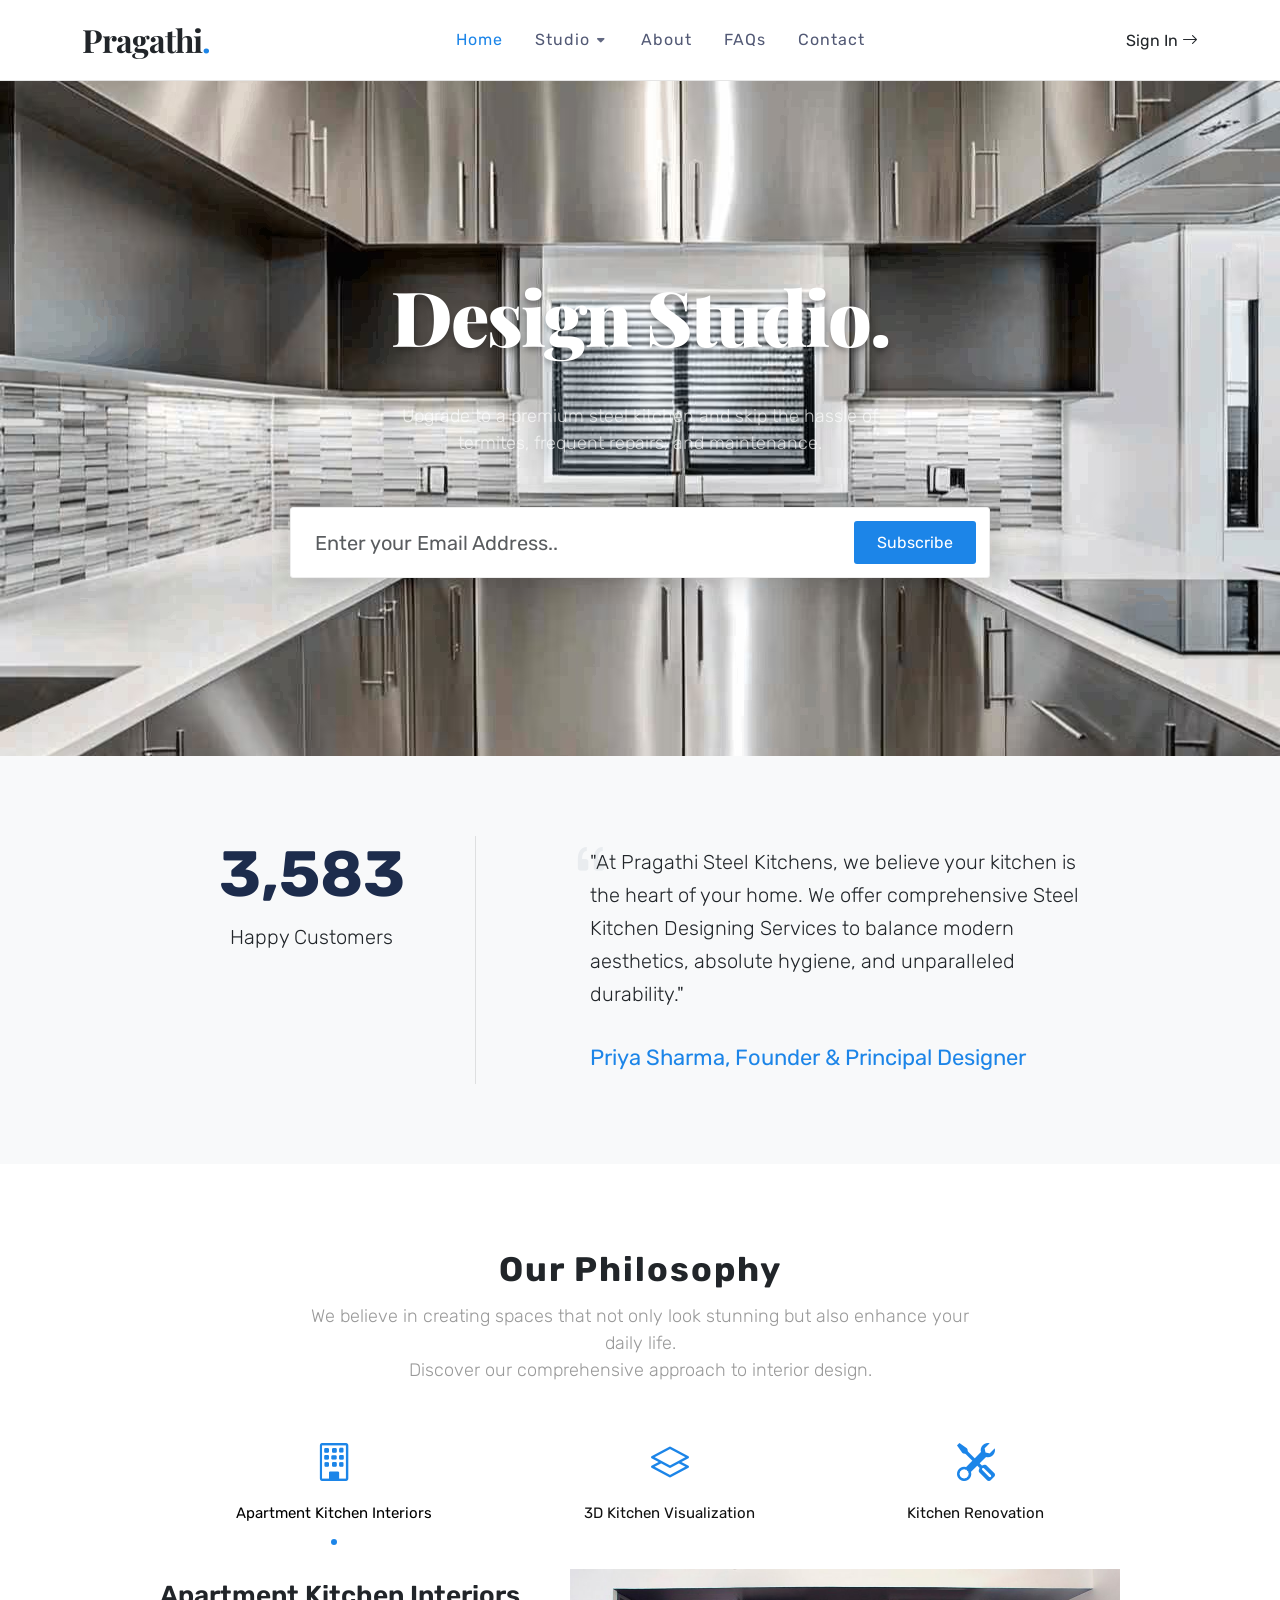
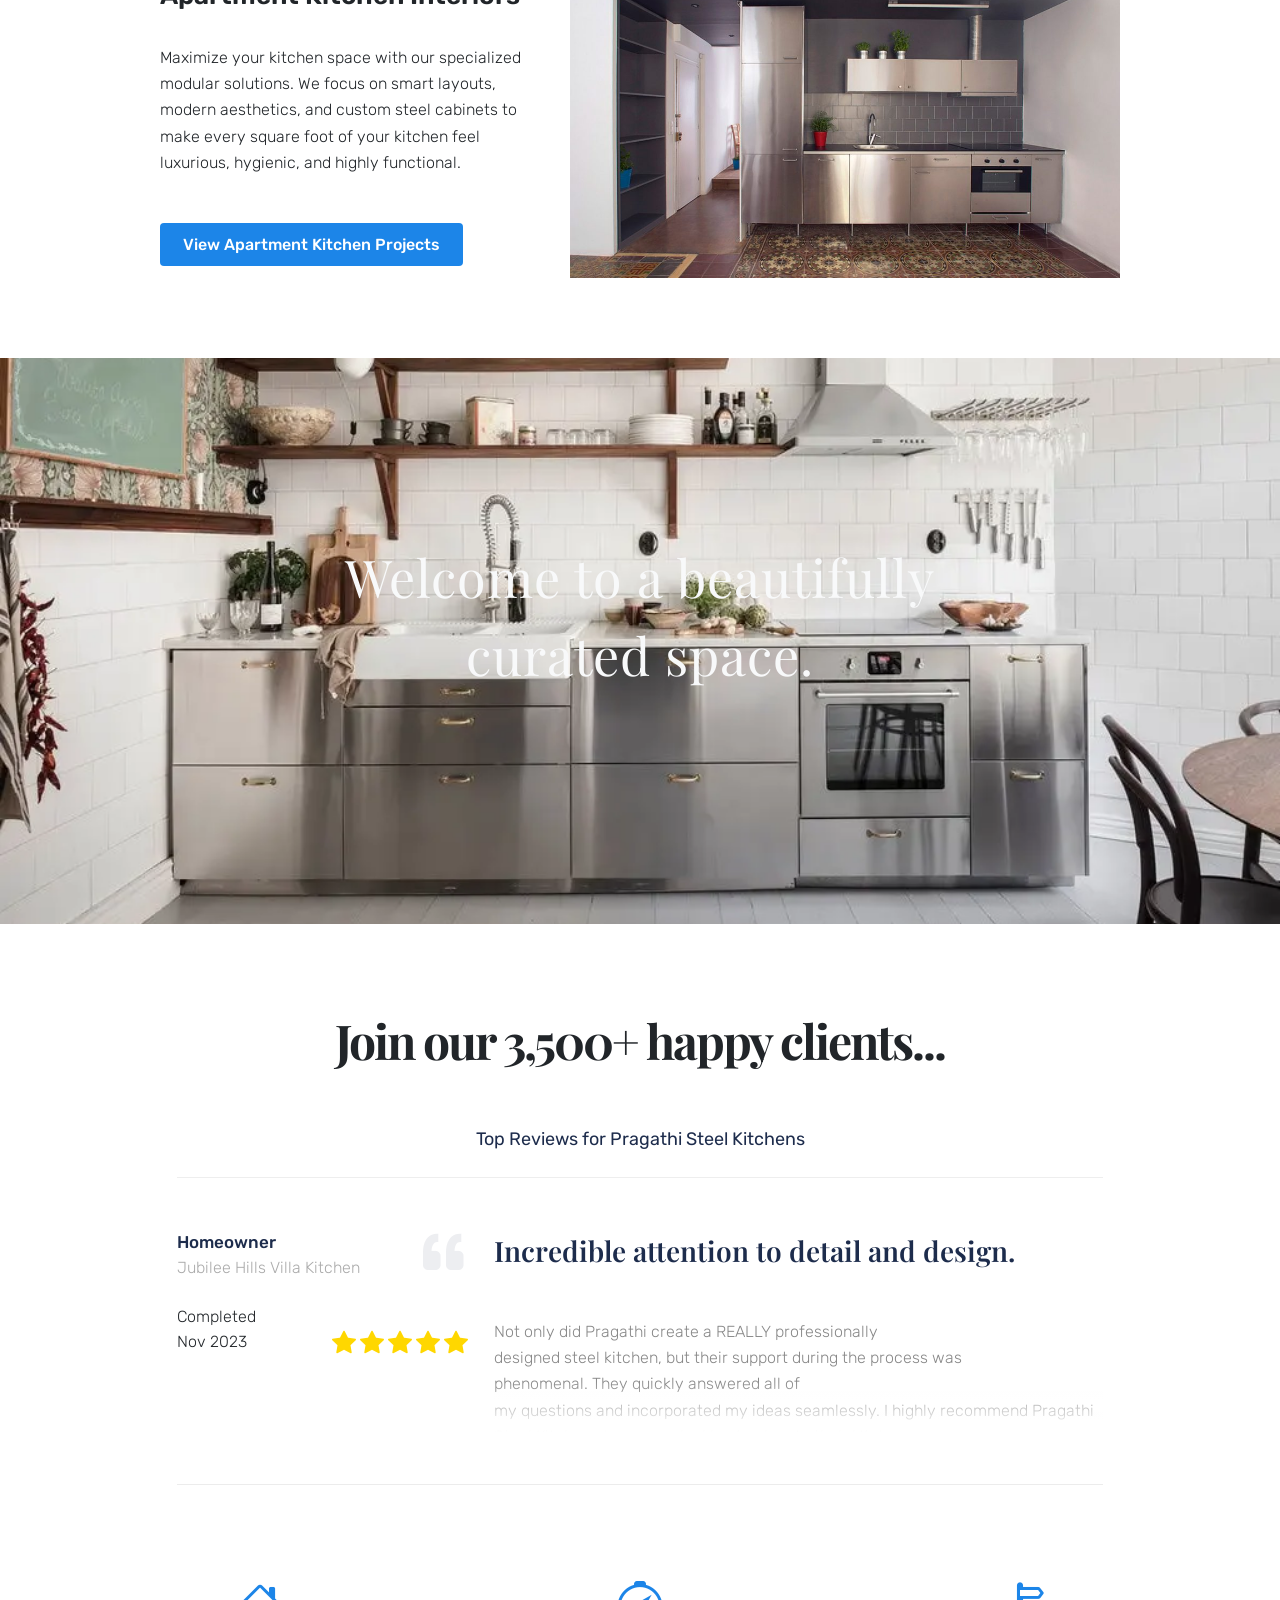
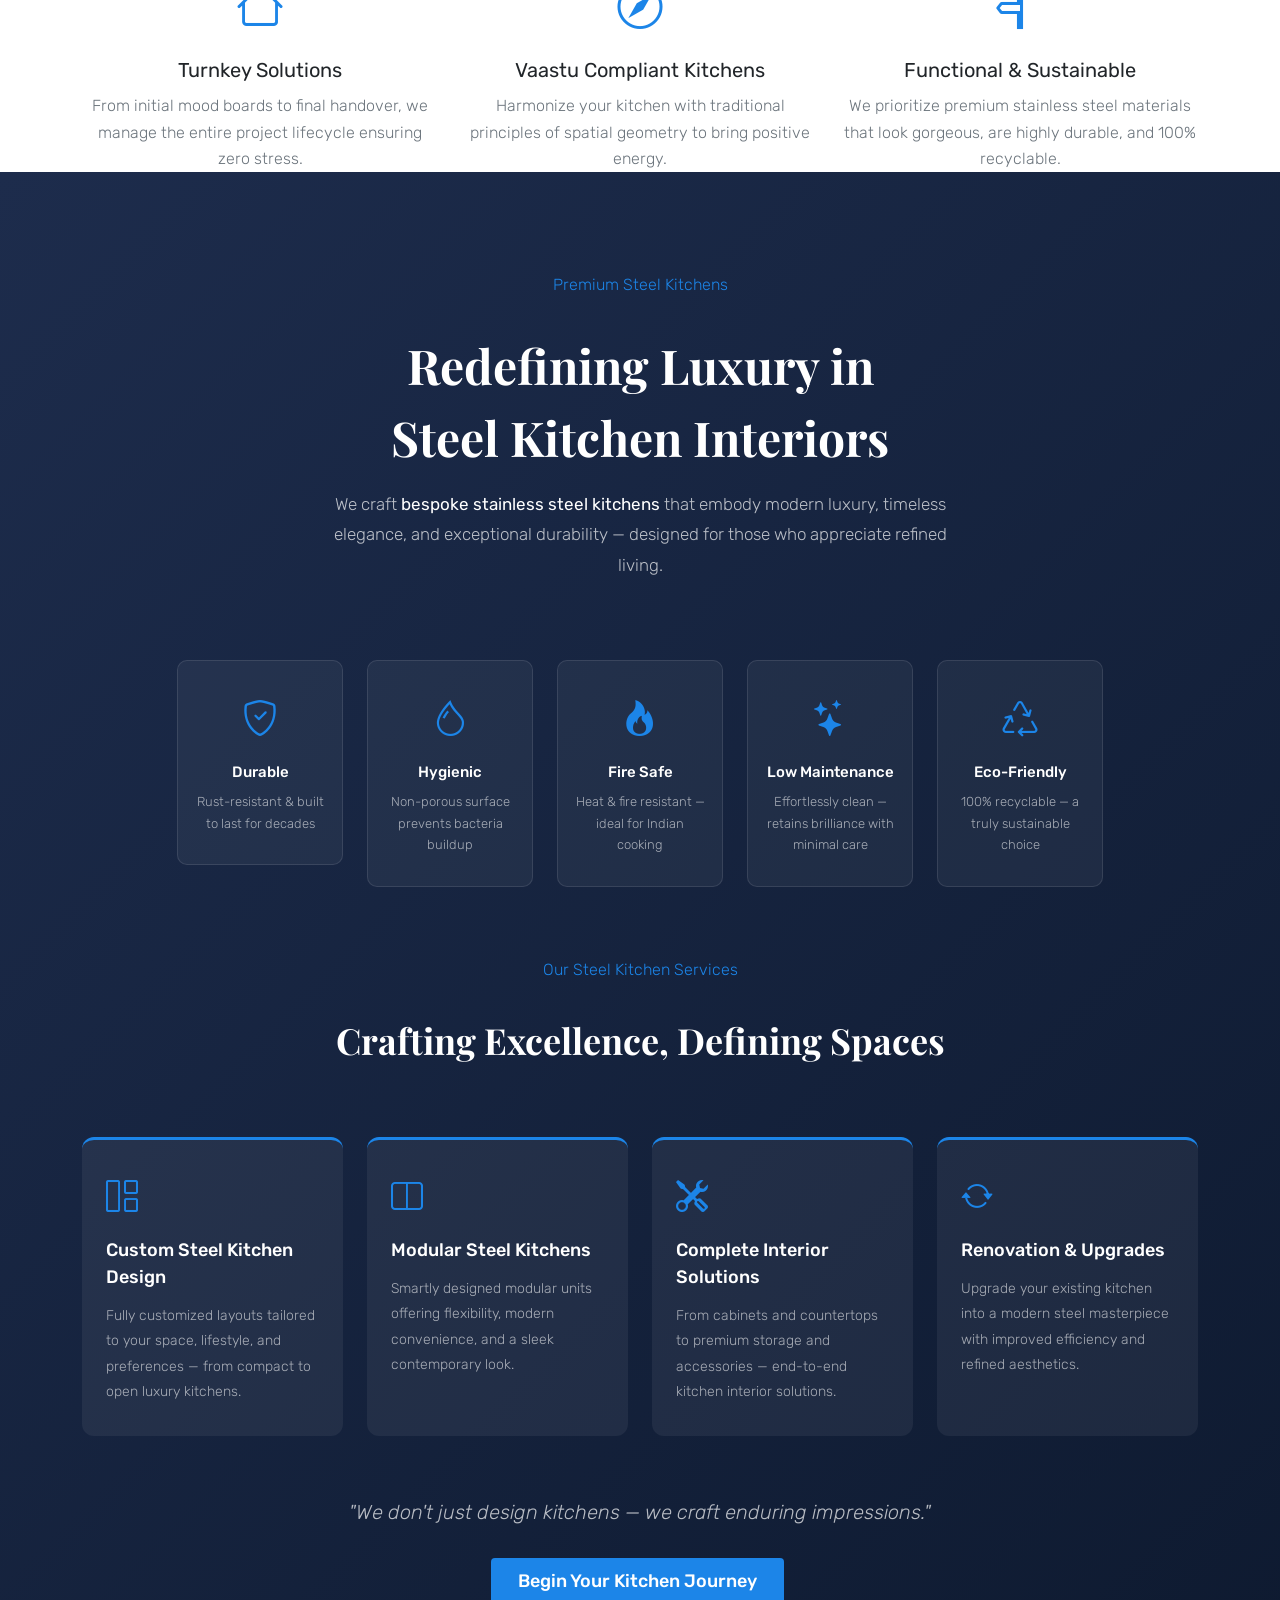
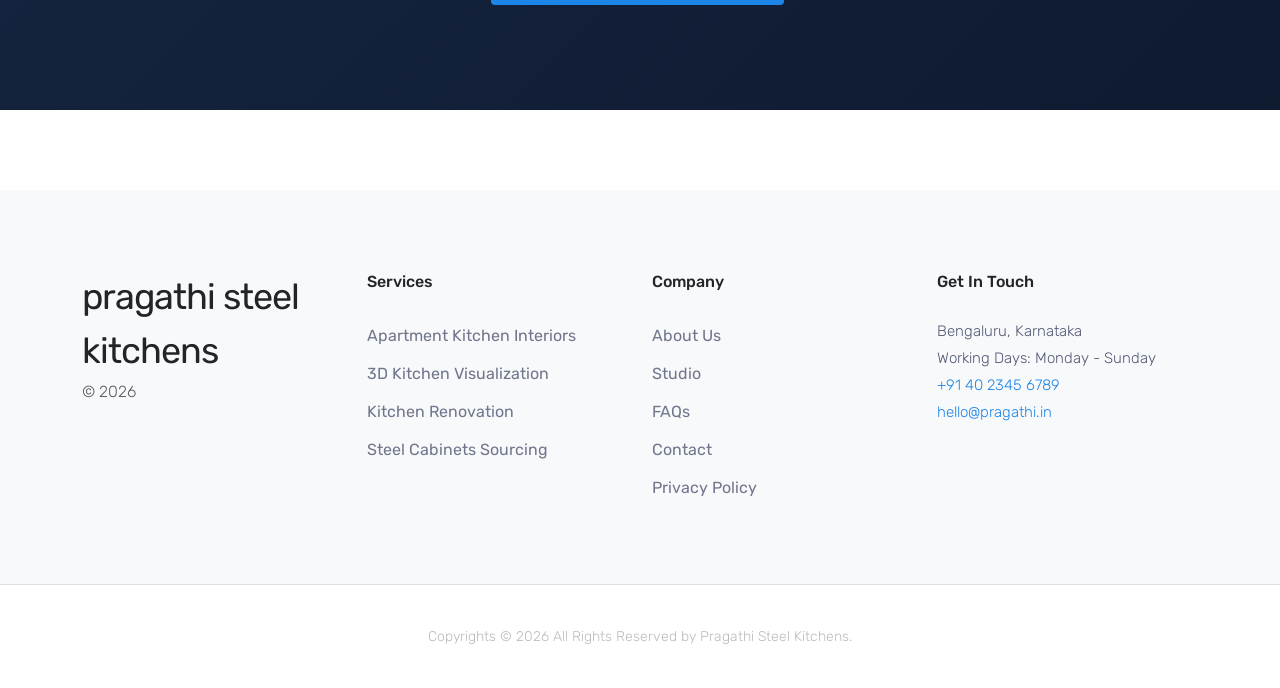
==== commit c72aed20: "about page images and contact page changes are done" ====
--- a/index.html
+++ b/index.html
@@ -5,7 +5,7 @@
     <meta http-equiv="x-ua-compatible" content="IE=edge" />
     <meta name="author" content="SemiColonWeb" />
     <meta
-      content="Create Interior Design Websites with Pragathi Home Solutions. Get Pragathi to build powerful websites easily with the Highly Customizable &amp; Best Selling Bootstrap Template, today."
+      content="Create powerful and elegant websites for Pragathi Steel Kitchens, the ultimate solution for durable, luxurious modular steel kitchens."
     />
 
     <!-- Font Imports -->
@@ -29,7 +29,7 @@
     <link rel="stylesheet" href="css/custom.css" />
     <meta name="viewport" content="width=device-width, initial-scale=1" />
 
-    <title>Home | Pragathi Home Solutions</title>
+    <title>Home | Pragathi Steel Kitchens</title>
   </head>
 
   <body class="stretched side-push-panel">
@@ -157,8 +157,8 @@
                     <a class="menu-link" href="studio.html"><div>Studio</div></a>
                     <ul class="sub-menu-container">
                       <li class="menu-item"><a class="menu-link" href="project-detail.html?project=smallapartments"><div>Small Apartment Kitchens</div></a></li>
-                      <li class="menu-item"><a class="menu-link" href="project-detail.html?project=mediumhomes"><div>Medium Homes (2BHK/3BHK)</div></a></li>
-                      <li class="menu-item"><a class="menu-link" href="project-detail.html?project=luxuryvillas"><div>Luxury Villas / Farmhouses</div></a></li>
+                      <li class="menu-item"><a class="menu-link" href="project-detail.html?project=mediumhomes"><div>Medium Kitchen Layouts</div></a></li>
+                      <li class="menu-item"><a class="menu-link" href="project-detail.html?project=luxuryvillas"><div>Luxury Steel Kitchens</div></a></li>
                       <li class="menu-item"><a class="menu-link" href="project-detail.html?project=steelspecial"><div>Steel Kitchen Special</div></a></li>
                       <li class="menu-item"><a class="menu-link" href="project-detail.html?project=smartkitchen"><div>Smart Kitchen</div></a></li>
                       <li class="menu-item"><a class="menu-link" href="project-detail.html?project=colortrends"><div>Color Trends</div></a></li>
@@ -188,7 +188,7 @@
       <section
         class="slider-element min-vh-75"
         style="
-          background: url(&quot;assets/interior-design/images/new-hero.jpg&quot;)
+          background: url(&quot;assets/interior-design/images/u_shape_kichen_1.avif&quot;)
             center center no-repeat;
           background-size: cover;
         "
@@ -218,8 +218,8 @@
                       text-shadow: 0 -4px 20px rgba(0, 0, 0, 0.25);
                     "
                   >
-                    Sell your home to us and skip the hassle of<br />repairs,
-                    showings and months of uncertainty
+                    Upgrade to a premium steel kitchen and skip the hassle of <br />termites,
+                    frequent repairs, and maintenance.
                   </p>
                 </div>
                 <div class="subscribe-widget" data-loader="button">
@@ -280,7 +280,7 @@
                   <div class="col-12 col-md-7 offset-md-1">
                     <blockquote class="quote mb-0">
                       <p>
-                        "At Pragathi Home Solutions, we believe your space should be a reflection of your personality and a sanctuary for your well-being. We offer comprehensive Interior Designing Service for homes and apartments to balance aesthetics with functional living."
+                        "At Pragathi Steel Kitchens, we believe your kitchen is the heart of your home. We offer comprehensive Steel Kitchen Designing Services to balance modern aesthetics, absolute hygiene, and unparalleled durability."
                       </p>
                       <footer class="color">Priya Sharma, Founder &amp; Principal Designer</footer>
                     </blockquote>
@@ -303,7 +303,7 @@
                 id="demo-interior-tab"
                 role="tablist"
               >
-                <li class="nav-item" role="presentation">
+                <!-- <li class="nav-item" role="presentation">
                   <button
                     class="nav-link active"
                     id="Pragathi-tab-1"
@@ -316,19 +316,19 @@
                   >
                     <i class="bi-house-heart"></i>Residential
                   </button>
-                </li>
+                </li> -->
                 <li class="nav-item" role="presentation">
                   <button
-                    class="nav-link"
+                    class="nav-link active"
                     id="Pragathi-tab-2"
                     data-bs-toggle="pill"
                     data-bs-target="#tab-2"
                     type="button"
                     role="tab"
                     aria-controls="Pragathi-profile"
-                    aria-selected="false"
+                    aria-selected="true"
                   >
-                    <i class="bi-building"></i>Apartment Interiors
+                    <i class="bi-building"></i>Apartment Kitchen Interiors
                   </button>
                 </li>
                 <li class="nav-item" role="presentation">
@@ -342,7 +342,7 @@
                     aria-controls="Pragathi-contact"
                     aria-selected="false"
                   >
-                    <i class="bi-layers"></i>3D Visualization
+                    <i class="bi-layers"></i>3D Kitchen Visualization
                   </button>
                 </li>
                 <li class="nav-item" role="presentation">
@@ -356,13 +356,13 @@
                     aria-controls="Pragathi-about"
                     aria-selected="false"
                   >
-                    <i class="bi-tools"></i>Renovation
+                    <i class="bi-tools"></i>Kitchen Renovation
                   </button>
                 </li>
               </ul>
 
               <div class="tab-content">
-                <div
+                <!-- <div
                   class="tab-pane show active"
                   role="tabpanel"
                   aria-labelledby="tab-1-justify-tab"
@@ -386,9 +386,9 @@
                       >
                     </div>
                   </div>
-                </div>
+                </div> -->
                 <div
-                  class="tab-pane"
+                  class="tab-pane show active"
                   role="tabpanel"
                   aria-labelledby="tab-2-justify-tab"
                   tabindex="0"
@@ -399,17 +399,17 @@
                   >
                     <div class="col-md-7">
                       <img
-                        src="assets/interior-design/images/new-story-2.jpg"
-                        alt="story-image"
+                        src="assets/interior-design/images/small_kichen_3.jpg"
+                        alt="contemporary-kitchen"
                       />
                     </div>
                     <div class="col-md-5">
-                      <h3>Apartment Interiors</h3>
+                      <h3>Apartment Kitchen Interiors</h3>
                       <p>
-                        Maximize your apartment space with our specialized interior solutions. We focus on smart layouts, modern aesthetics, and custom functional furniture to make every square foot of your apartment feel luxurious and spacious.
+                        Maximize your kitchen space with our specialized modular solutions. We focus on smart layouts, modern aesthetics, and custom steel cabinets to make every square foot of your kitchen feel luxurious, hygienic, and highly functional.
                       </p>
                       <a href="studio.html" class="button ms-0 mt-3 button-rounded bg-color"
-                        >View Apartment Work</a
+                        >View Apartment Kitchen Projects</a
                       >
                     </div>
                   </div>
@@ -424,14 +424,14 @@
                   <div class="row col-mb-30 align-items-center">
                     <div class="col-md-7">
                       <img
-                        src="assets/interior-design/images/new-story-3.avif"
-                        alt="story-image"
+                        src="assets/interior-design/images/3d-kitchen-image.jpg"
+                        alt="3d-kitchen-sketch"
                       />
                     </div>
                     <div class="col-md-5">
-                      <h3>3D Visualization &amp; Planning</h3>
+                      <h3>3D Kitchen Visualization</h3>
                       <p>
-                        Visualize your space before bringing it to life. Our photorealistic 3D rendering and detailed spatial planning ensure we maximize every inch of your layout for optimal flow, functionality, and design coherence.
+                        Visualize your steel kitchen before bringing it to life. Our photorealistic 3D rendering and detailed spatial planning ensure we maximize every inch of your layout for optimal flow, functionality, and storage.
                       </p>
                       <a href="about.html" class="button ms-0 button-rounded bg-color"
                         >Learn About Our Process</a
@@ -451,14 +451,14 @@
                   >
                     <div class="col-md-7">
                       <img
-                        src="assets/interior-design/images/new-story-4.webp"
-                        alt="story-image"
+                        src="assets/interior-design/images/Renovation_Kitchen1.webp"
+                        alt="steel-kitchen"
                       />
                     </div>
                     <div class="col-md-5">
-                      <h3>Complete Home Renovation</h3>
+                      <h3>Complete Kitchen Renovation</h3>
                       <p>
-                        Looking to breathe new life into an outdated property? Our renovation experts manage structural changes, material procurement, and complete overhauls to modernize your space while maintaining its core character.
+                        Looking to breathe new life into an outdated kitchen? Our renovation experts manage layout changes, material procurement, and complete overhauls to replace your old kitchen with a modern steel masterpiece.
                       </p>
                       <a href="contact.html" class="button ms-0 button-rounded bg-color"
                         >Discuss Your Renovation</a
@@ -473,7 +473,7 @@
           <div
             class="section mb-6 dark"
             style="
-              background: url(&quot;assets/interior-design/images/new-section.webp&quot;)
+              background: url(&quot;assets/interior-design/images/small_kichen_2.webp&quot;)
                 center 80%;
               background-size: cover;
               padding: 180px 0;
@@ -504,7 +504,7 @@
             <div class="row mb-5">
               <div class="col-lg-10 offset-lg-1 col-12">
                 <div class="review-row text-center">
-                  <h6>Top Reviews for Pragathi Home Solutions</h6>
+                  <h6>Top Reviews for Pragathi Steel Kitchens</h6>
                 </div>
               </div>
 
@@ -529,7 +529,7 @@
                           <div class="row">
                             <div class="col-12 col-md-4">
                               <div class="review-company">Homeowner</div>
-                              <div class="review-id">Jubilee Hills Villa</div>
+                              <div class="review-id">Jubilee Hills Villa Kitchen</div>
                               <div class="d-flex justify-content-between mt-4">
                                 <div class="review-date">
                                   Completed<br />
@@ -551,10 +551,10 @@
                               <div class="review-content">
                                 <p>
                                   Not only did Pragathi create a REALLY professionally
-                                  designed space, but their support during the process was
+                                  designed steel kitchen, but their support during the process was
                                   phenomenal. They quickly answered all of
                                   my questions and incorporated my ideas seamlessly. I highly recommend Pragathi
-                                  Home Solutions to anyone looking to elevate their home.
+                                  Steel Kitchens to anyone looking to elevate their kitchen.
                                   The entire team is super professional, on time, and
                                   most importantly, they care about their clients' vision. 100 BIG STARS!
                                 </p>
@@ -594,10 +594,10 @@
                               </div>
                               <div class="review-content">
                                 <p>
-                                  Excellent work transforming our bare office shell into a vibrant, 
-                                  collaborative workspace. The design completely matches our brand 
+                                  Excellent work transforming our bare office space into a vibrant, 
+                                  collaborative dining and kitchen area. The design completely matches our brand 
                                   identity. Awesome team. Using them for our second 
-                                  branch office at the moment and they keep on
+                                  branch cafeteria at the moment and they keep on
                                   delivering! Thanks Pragathi! Wow, very inspiring design and excellent layout.
                                 </p>
                               </div>
@@ -615,7 +615,7 @@
                           <div class="row">
                             <div class="col-12 col-md-4">
                               <div class="review-company">Restaurant Owner</div>
-                              <div class="review-id">Banjara Hills Bistro</div>
+                              <div class="review-id">Banjara Hills Bistro Kitchen</div>
                               <div class="d-flex justify-content-between mt-4">
                                 <div class="review-date">
                                   Completed<br />
@@ -636,10 +636,10 @@
                               </div>
                               <div class="review-content">
                                 <p>
-                                  It's amazing how a space can completely dictate the mood of a restaurant. 
+                                  It's amazing how a space can completely dictate the efficiency of a commercial kitchen. 
                                   What I love the most about Pragathi's approach is their 
-                                  understanding of flow and lighting. Everything in our bistro feels 
-                                  cozy yet spacious. Having 3D visualization beforehand helped us 
+                                  understanding of flow and hygiene. Everything in our bistro kitchen feels 
+                                  durable yet spacious. Having 3D visualization beforehand helped us 
                                   make confident decisions. I find this much more
                                   efficient than working with standard contractors. Really great job!
                                 </p>
@@ -683,10 +683,10 @@
                       class="ls-0 fw-normal text-transform-none"
                       style="font-size: 20px"
                     >
-                      Vaastu Compliant Design
+                      Vaastu Compliant Kitchens
                     </h3>
                     <p style="font-size: 16px">
-                      Harmonize your space with traditional principles of spatial geometry to bring positive energy.
+                      Harmonize your kitchen with traditional principles of spatial geometry to bring positive energy.
                     </p>
                   </div>
                 </div>
@@ -701,10 +701,10 @@
                       class="ls-0 fw-normal text-transform-none"
                       style="font-size: 20px"
                     >
-                      Sustainable Materials
+                      Functional & Sustainable
                     </h3>
                     <p style="font-size: 16px">
-                      We prioritize eco-friendly, locally sourced materials that look gorgeous and reduce environmental impact.
+                      We prioritize premium stainless steel materials that look gorgeous, are highly durable, and 100% recyclable.
                     </p>
                   </div>
                 </div>
@@ -829,10 +829,10 @@
                     class="fw-normal text-lowercase mb-0"
                     style="font-size: 36px; letter-spacing: -1px"
                   >
-                    Pragathi Home Solutions
-                  </div>
-                  <p class="text-muted fw-light">&copy; 2024</p>
-
+                    Pragathi Steel Kitchens
+                  </div>
+                  <p class="text-muted fw-light">&copy; 2026</p>
+<!-- 
                   <div class="app-links">
                     <p>Get the app</p>
                     <a href="#" class="link"
@@ -843,7 +843,7 @@
                       ><i class="fa-brands fa-apple"></i>
                       <span>Download for IOS</span></a
                     ><br />
-                  </div>
+                  </div> -->
                 </div>
               </div>
 
@@ -851,11 +851,11 @@
                 <div class="widget widget_links widget-li-noicon">
                   <h4>Services</h4>
                   <ul>
-                    <li><a href="#">Residential Design</a></li>
-                    <li><a href="#">Apartment Interiors</a></li>
-                    <li><a href="#">3D Visualization</a></li>
-                    <li><a href="#">Renovation Consulting</a></li>
-                    <li><a href="#">Furniture Sourcing</a></li>
+                    <!-- <li><a href="#">Residential Design</a></li> -->
+                    <li><a href="#">Apartment Kitchen Interiors</a></li>
+                    <li><a href="#">3D Kitchen Visualization</a></li>
+                    <li><a href="#">Kitchen Renovation</a></li>
+                    <li><a href="#">Steel Cabinets Sourcing</a></li>
                   </ul>
                 </div>
               </div>
@@ -896,7 +896,7 @@
         <div id="copyrights" style="background-color: #fff">
           <div class="container">
             <div class="w-100 text-center m-0">
-              <span>Copyrights &copy; 2024 All Rights Reserved by Pragathi Home Solutions.</span>
+              <span>Copyrights &copy; 2026 All Rights Reserved by Pragathi Steel Kitchens.</span>
             </div>
           </div>
         </div>
